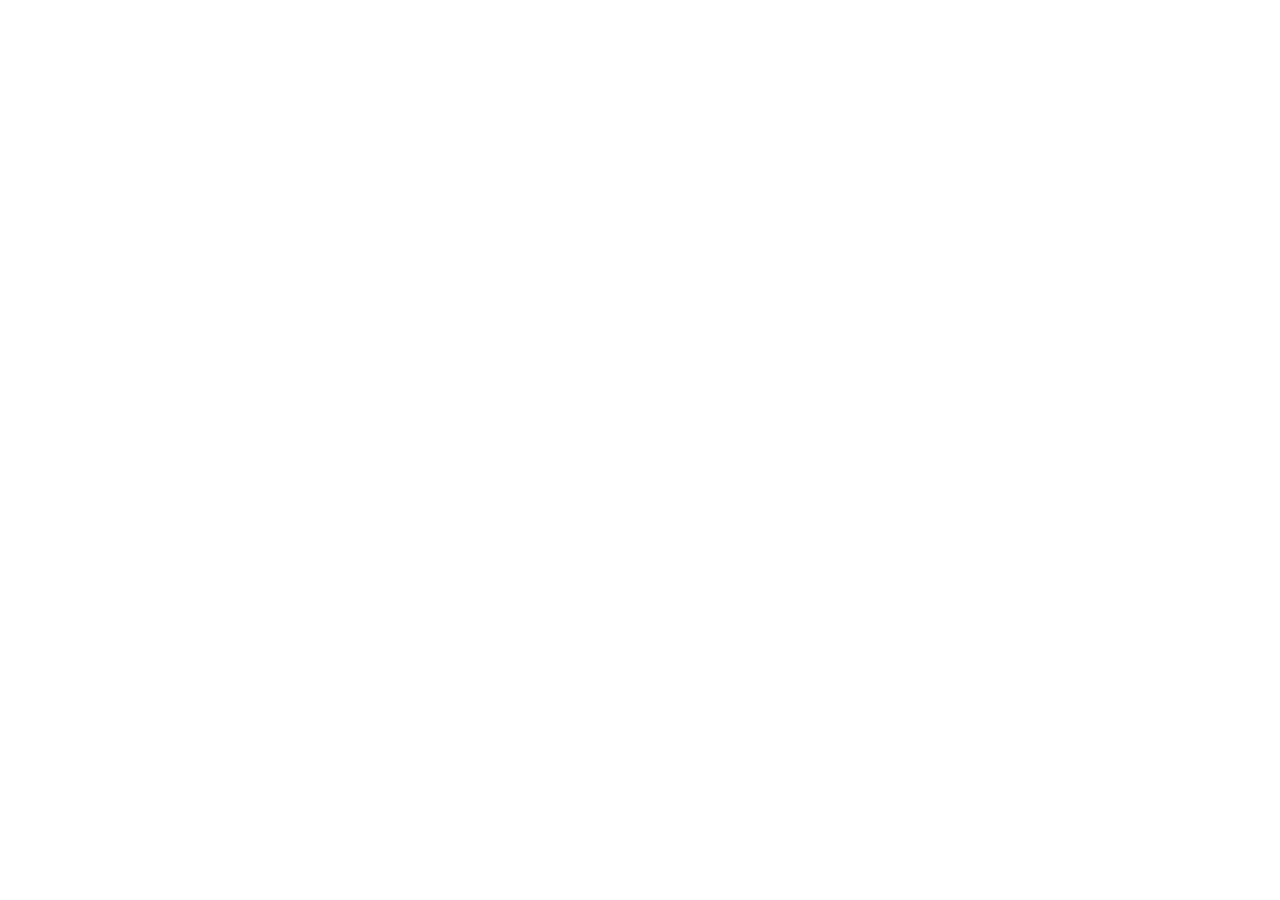
==== index.html @ 81e49edb "Redirect GitHub Pages to Repaint site" ====
<!doctype html>
<html lang="ko">
<head>
  <meta charset="utf-8" />
  <meta name="viewport" content="width=device-width, initial-scale=1" />
  <meta http-equiv="refresh" content="0; url=https://educator-guidebook.sites.repaint.com/" />
  <link rel="canonical" href="https://educator-guidebook.sites.repaint.com/" />
  <title>교육자용 가이드북으로 이동 중...</title>
  <script>
    const destination = new URL("https://educator-guidebook.sites.repaint.com/");
    destination.search = window.location.search;
    destination.hash = window.location.hash;
    window.location.replace(destination.toString());
  </script>
</head>
<body>
  <p>새 교육자용 가이드북으로 이동 중입니다. 자동으로 이동하지 않으면 <a href="https://educator-guidebook.sites.repaint.com/">여기를 눌러주세요</a>.</p>
</body>
</html>
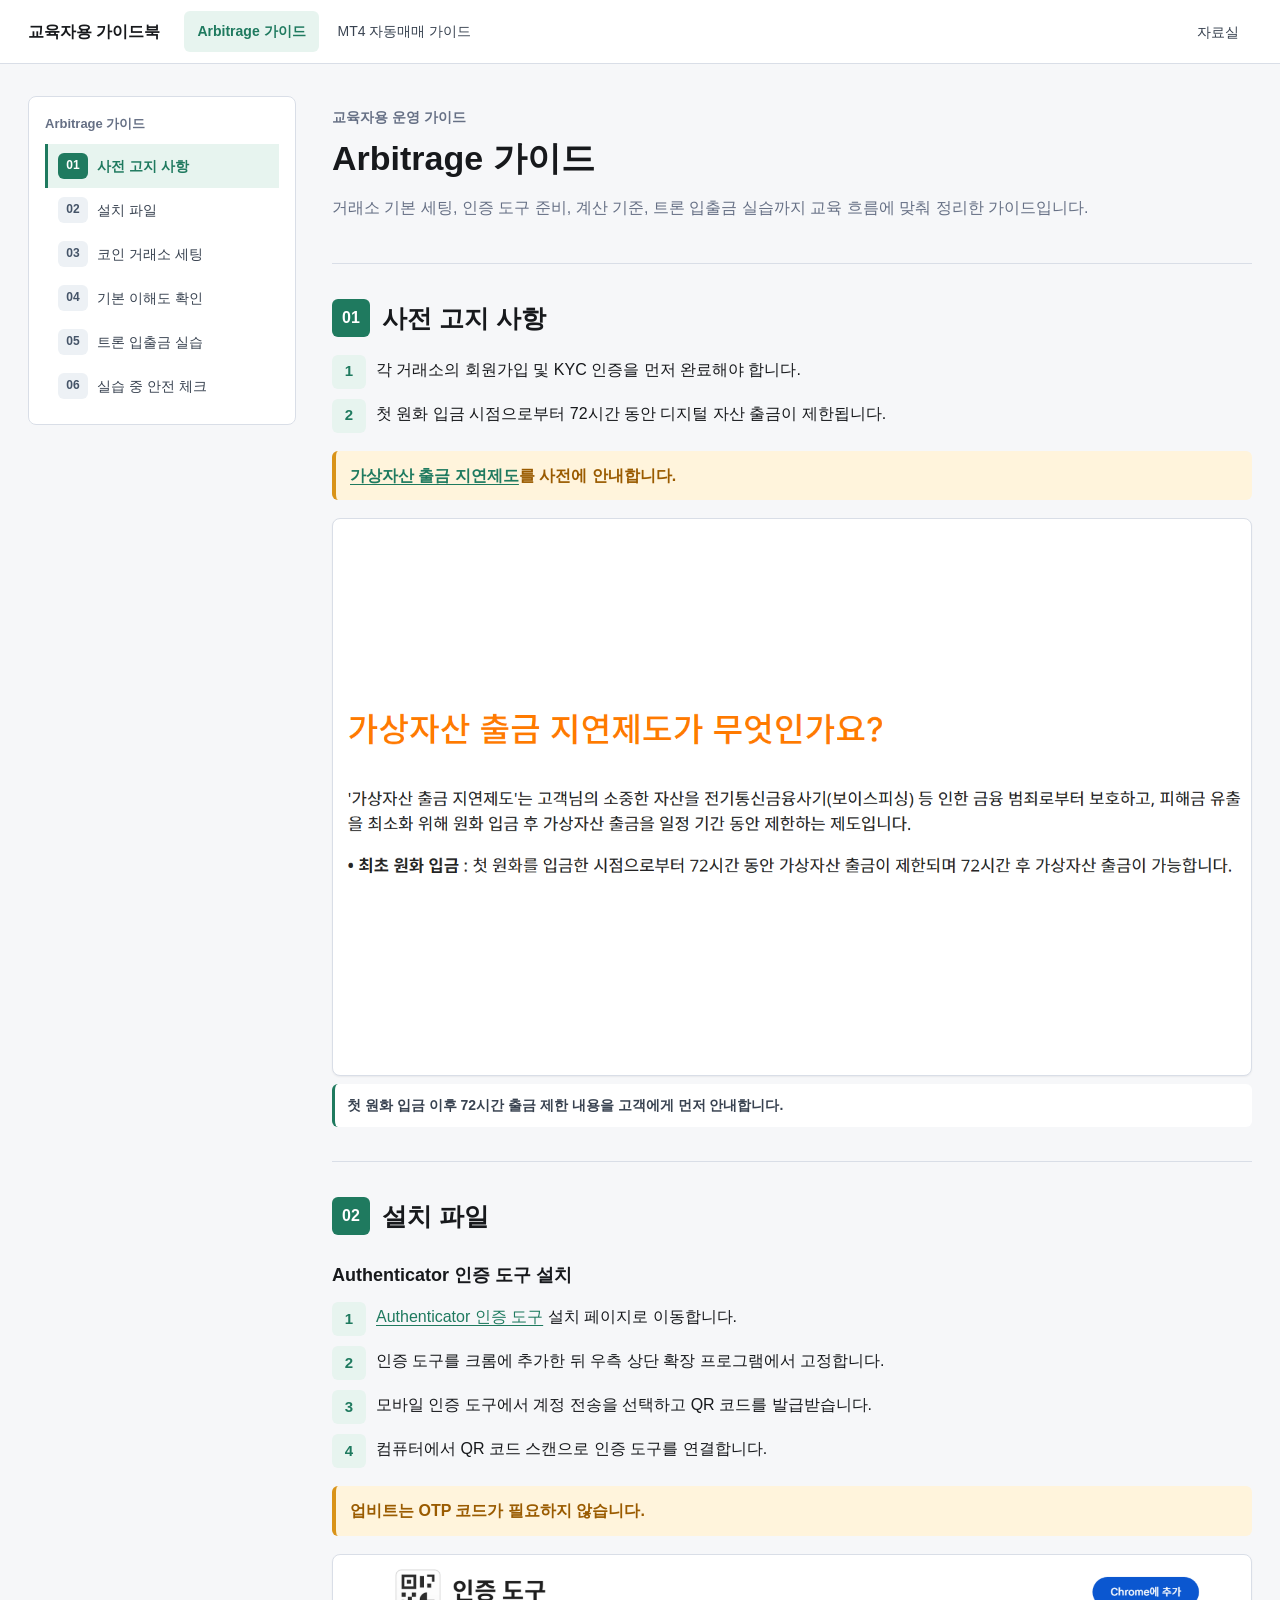
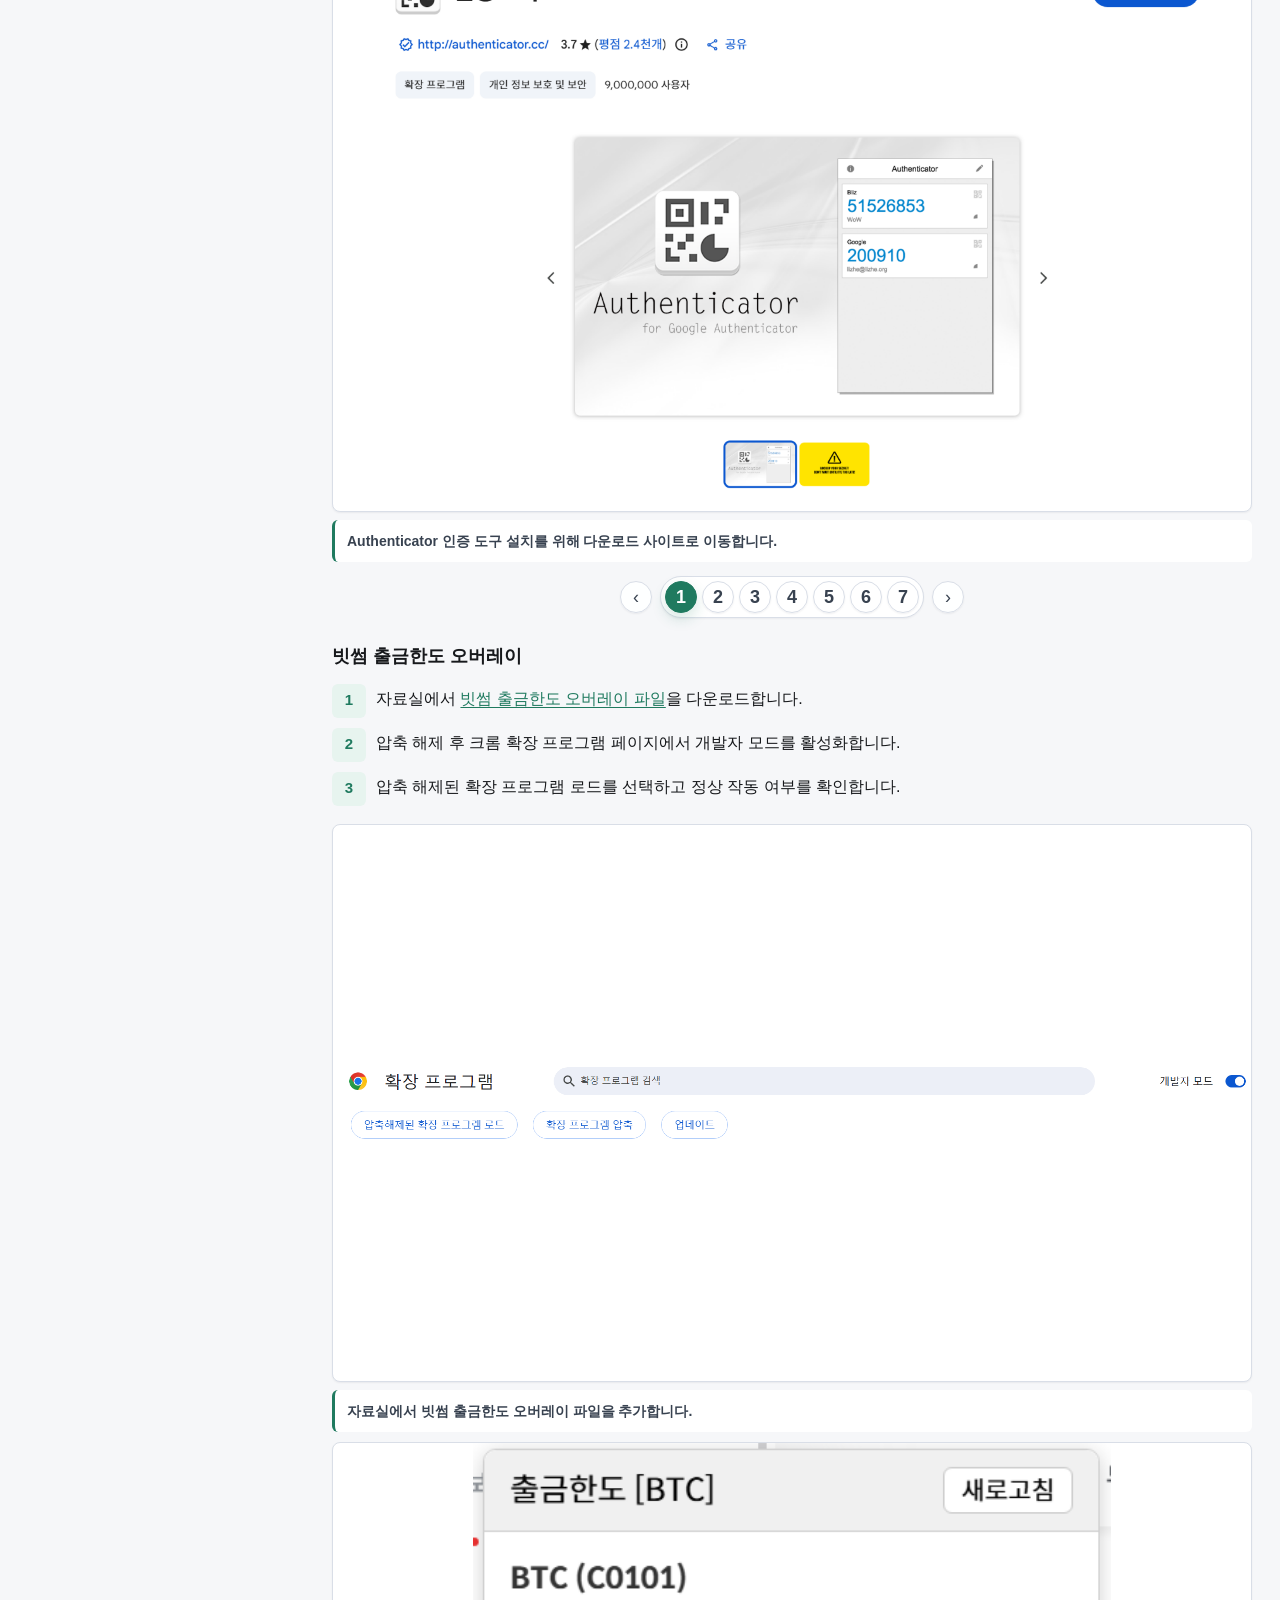
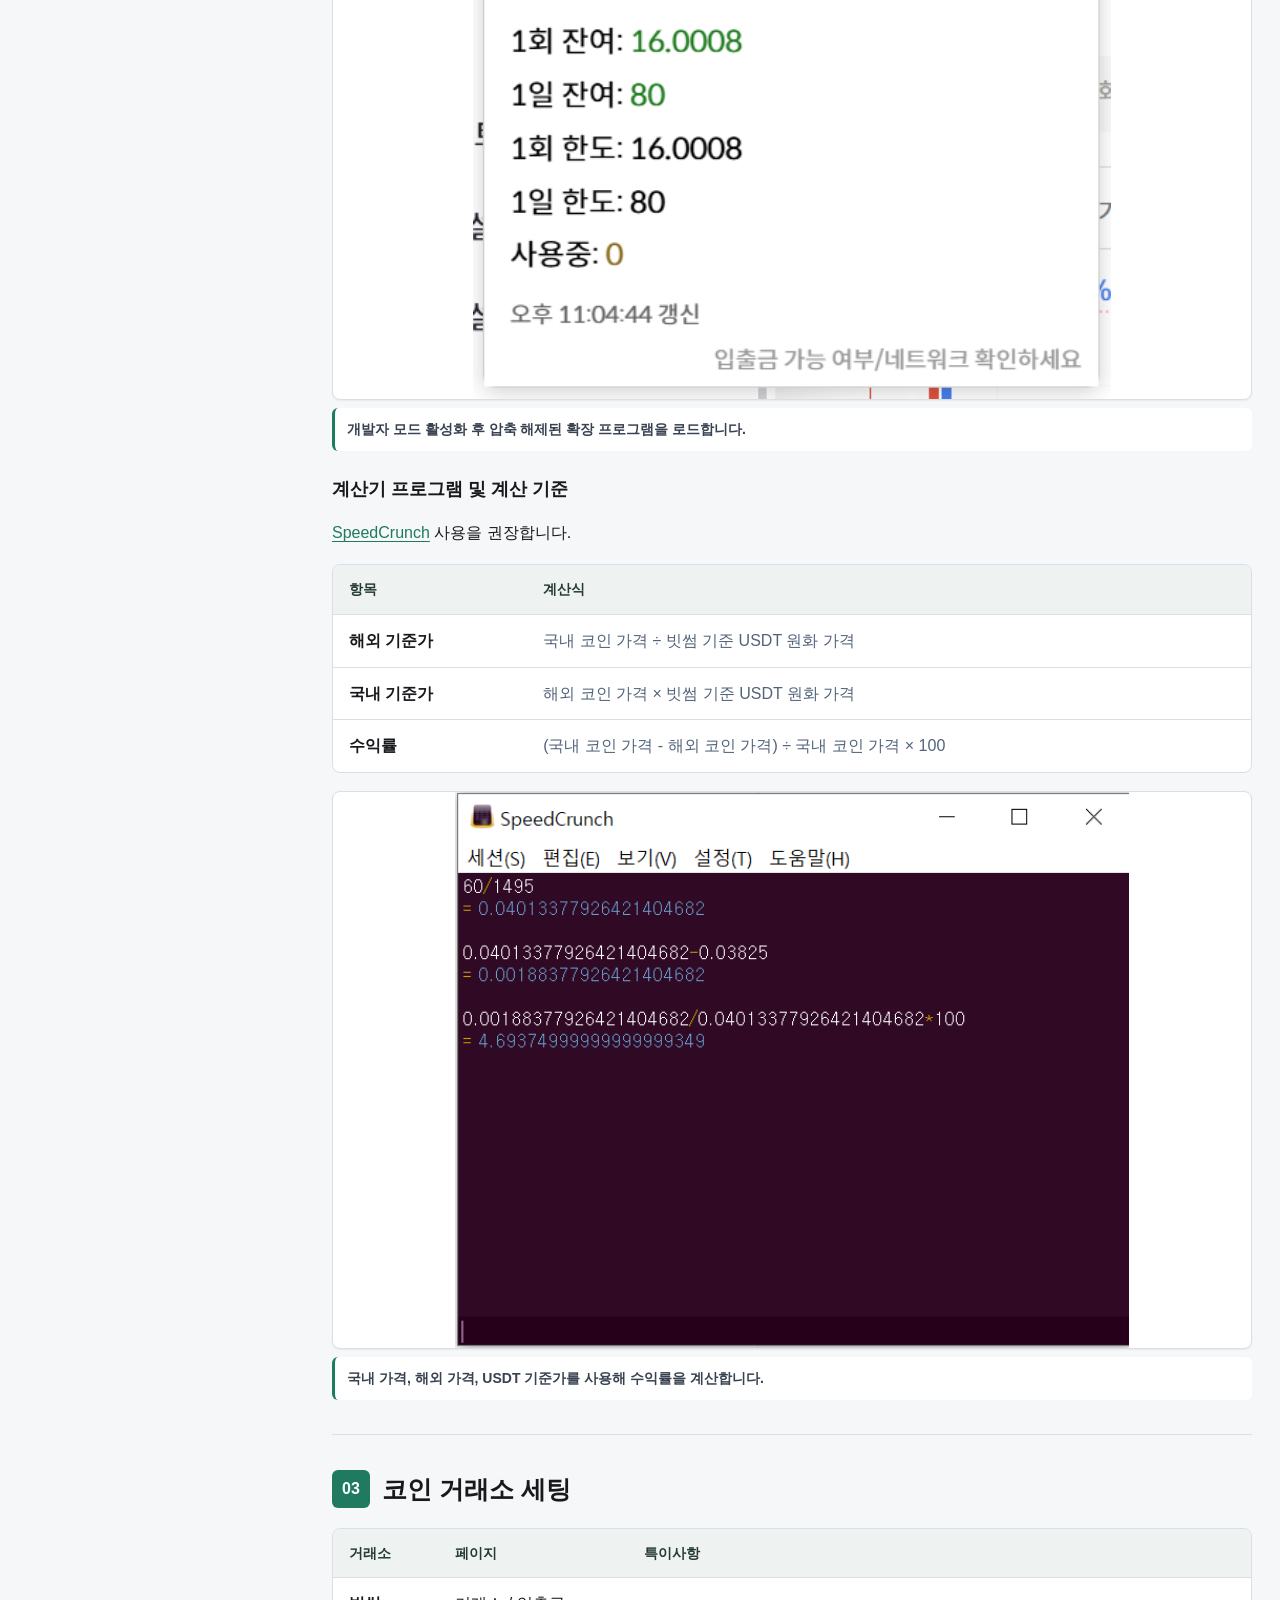
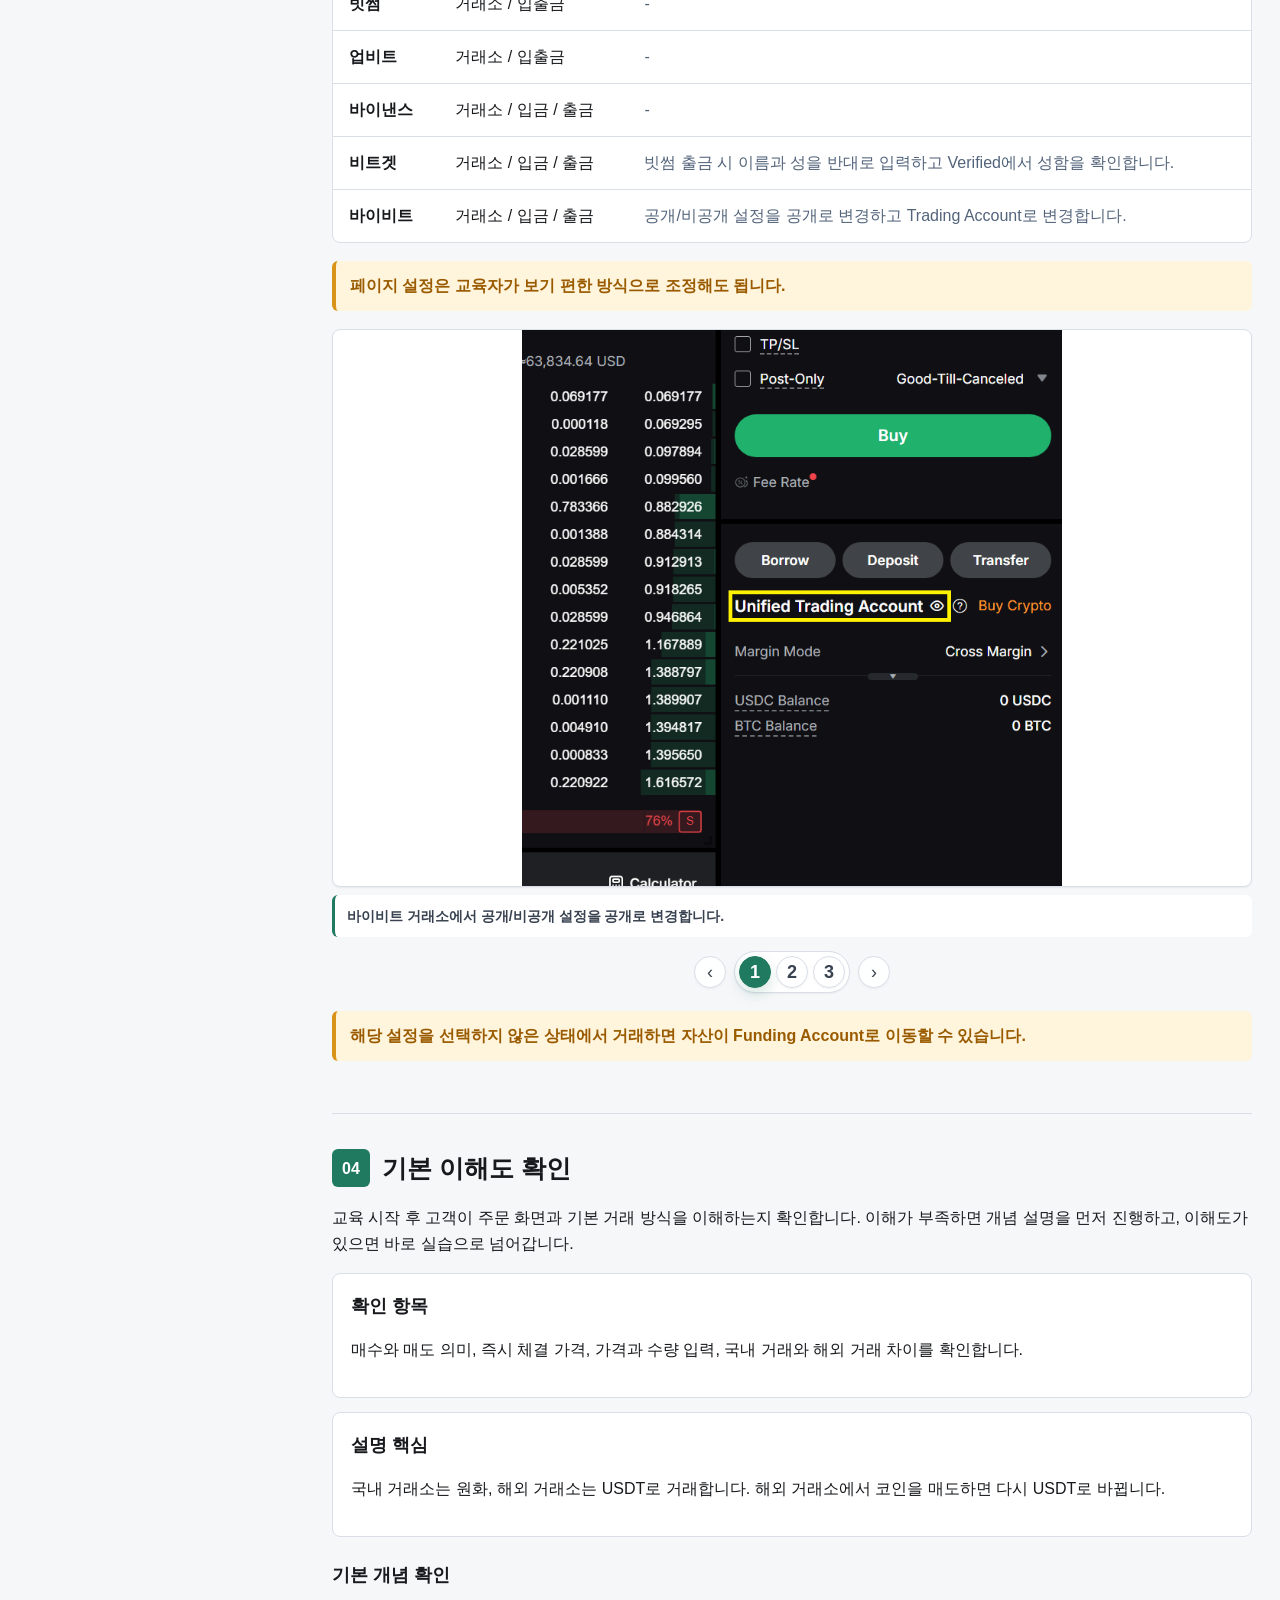
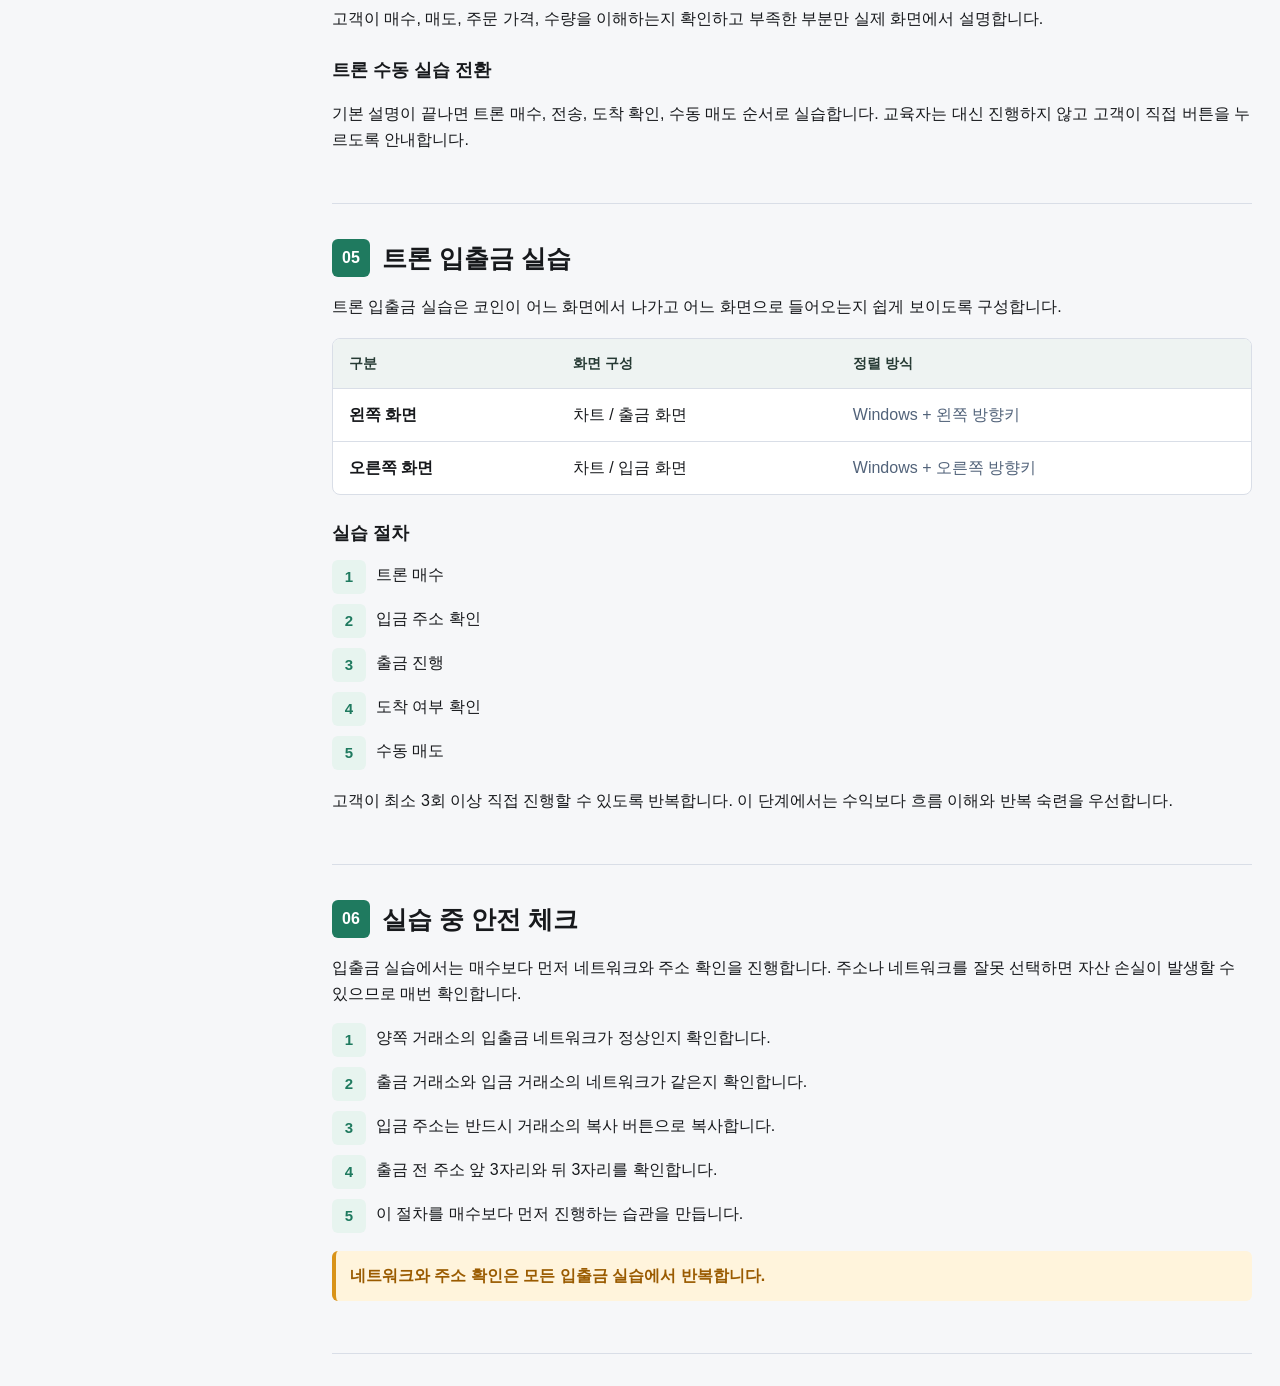
==== commit 064447ac: "Restore original GitHub Pages site" ====
--- a/index.html
+++ b/index.html
@@ -1,19 +1,456 @@
-<!doctype html>
+﻿<!doctype html>
 <html lang="ko">
 <head>
   <meta charset="utf-8" />
   <meta name="viewport" content="width=device-width, initial-scale=1" />
-  <meta http-equiv="refresh" content="0; url=https://educator-guidebook.sites.repaint.com/" />
-  <link rel="canonical" href="https://educator-guidebook.sites.repaint.com/" />
-  <title>교육자용 가이드북으로 이동 중...</title>
-  <script>
-    const destination = new URL("https://educator-guidebook.sites.repaint.com/");
-    destination.search = window.location.search;
-    destination.hash = window.location.hash;
-    window.location.replace(destination.toString());
-  </script>
+  <title>교육자용 가이드북</title>
+  <link rel="stylesheet" href="./styles.css" />
 </head>
 <body>
-  <p>새 교육자용 가이드북으로 이동 중입니다. 자동으로 이동하지 않으면 <a href="https://educator-guidebook.sites.repaint.com/">여기를 눌러주세요</a>.</p>
+  <header class="topbar">
+    <div class="brand">교육자용 가이드북</div>
+    <nav class="guide-tabs" aria-label="가이드 목록">
+      <a class="active" href="#guide-arbitrage" data-view-link="guide-arbitrage">Arbitrage 가이드</a>
+      <a href="#guide-mt4" data-view-link="guide-mt4">MT4 자동매매 가이드</a>
+    </nav>
+    <nav class="resource-nav" aria-label="자료실">
+      <a href="#resources" data-view-link="resources-view">자료실</a>
+    </nav>
+  </header>
+  <main class="layout">
+    <aside class="toc hidden" data-view-toc="guide-mt4" aria-label="문서 목차">
+      <div class="toc-group">
+        <div class="toc-title">MT4 자동매매 회원가입 및 계좌개설</div>
+        <a href="#signup"><span class="toc-number">01</span>회원가입</a>
+        <a href="#verify"><span class="toc-number">02</span>이메일 & 휴대폰 인증</a>
+        <a href="#kyc"><span class="toc-number">03</span>KYC 신원 인증</a>
+        <a href="#mt4-account"><span class="toc-number">04</span>MT4 거래 계좌 개설</a>
+        <a href="#deposit"><span class="toc-number">05</span>증거금 입금</a>
+      </div>
+      <div class="toc-group">
+        <div class="toc-title">MT4 자동매매 다운로드 및 실행</div>
+        <a href="#mt4-download"><span class="toc-number">01</span>MT4 다운로드</a>
+        <a href="#mt4-login"><span class="toc-number">02</span>MT4 거래계좌 로그인</a>
+      </div>
+    </aside>
+    <aside class="toc hidden" data-view-toc="resources-view" aria-label="자료실 목차">
+      <div class="toc-group">
+        <div class="toc-title">자료실</div>
+        <a href="#resource-links"><span class="toc-number">01</span>바로가기 링크</a>
+        <a href="#resource-downloads"><span class="toc-number">02</span>자료 다운로드</a>
+      </div>
+    </aside>
+    <aside class="toc" data-view-toc="guide-arbitrage" aria-label="Arbitrage 목차">
+      <div class="toc-group">
+        <div class="toc-title">Arbitrage 가이드</div>
+        <a href="#arbitrage-notice"><span class="toc-number">01</span>사전 고지 사항</a>
+        <a href="#arbitrage-tools"><span class="toc-number">02</span>설치 파일</a>
+        <a href="#arbitrage-exchanges"><span class="toc-number">03</span>코인 거래소 세팅</a>
+        <a href="#arbitrage-basics"><span class="toc-number">04</span>기본 이해도 확인</a>
+        <a href="#arbitrage-practice"><span class="toc-number">05</span>트론 입출금 실습</a>
+        <a href="#arbitrage-safety"><span class="toc-number">06</span>실습 중 안전 체크</a>
+      </div>
+    </aside>
+    <article id="guide-mt4" class="content guide-view hidden">
+      <section class="hero" id="guide-mt4-overview">
+        <p class="eyebrow">교육자용 운영 가이드</p>
+        <h1>MT4 자동매매 회원가입 및 계좌개설</h1>
+        <p>회원가입부터 이메일·휴대폰 인증, KYC 승인, MT4 라이브 계좌 개설, 증거금 입금까지 순서대로 안내합니다.</p>
+      </section>
+
+      <section id="signup" class="step-section">
+        <div class="section-head"><span>01</span><h2>회원가입</h2></div>
+        <ul class="action-list">
+          <li><span class="step-badge">1</span><p><a href="https://short.xlence.com/lq6" target="_blank" rel="noreferrer">Xlence Korea 사이트</a> 접속해주세요.</p></li>
+          <li><span class="step-badge">2</span><p><strong>정보 입력</strong> 후 성함, 전화번호, 이메일, 비밀번호를 입력하고 계좌 개설 버튼을 클릭합니다.</p></li>
+        </ul>
+        <p class="warning">성함은 신분증과 동일하게 입력해야 KYC 심사 통과가 가능합니다.</p>
+        <div class="figure-stack">
+          <figure>
+            <img src="./assets/image-05.jpeg" alt="회원가입 정보 입력 화면" />
+            <figcaption>회원가입 입력 칸에 이름, 전화번호, 비밀번호, 이메일을 입력해주시면 됩니다.</figcaption>
+          </figure>
+          <figure>
+            <img src="./assets/image-01.jpeg" alt="계좌개설 버튼 화면" />
+            <figcaption>약관을 체크 후「계좌개설」버튼을 눌러주세요.</figcaption>
+          </figure>
+        </div>
+      </section>
+
+      <section id="verify" class="step-section">
+        <div class="section-head"><span>02</span><h2>이메일 & 휴대폰 인증</h2></div>
+        <ul class="action-list">
+          <li><span class="step-badge">1</span><p>Xlence에서 온 메일의 인증 버튼을 클릭합니다.</p></li>
+          <li><span class="step-badge">2</span><p>모바일 인증 팝업에서 <strong>「요청 확인」</strong>을 클릭해 인증 문자를 전송받습니다.</p></li>
+          <li><span class="step-badge">3</span><p>전송받은 6자리 인증코드를 입력한 뒤 <strong>「확인」</strong>을 클릭합니다.</p></li>
+        </ul>
+        <div class="figure-stack">
+          <figure>
+            <img src="./assets/image-06.jpeg" alt="Gmail 받은편지함의 Xlence 메일" />
+            <figcaption>Gmail 받은편지함 — 빨간 박스의 Xlence 메일을 클릭해서 인증 버튼을 눌러주세요.</figcaption>
+          </figure>
+          <figure>
+            <img src="./assets/image-07.jpeg" alt="휴대폰 PIN 인증 팝업" />
+            <figcaption>휴대폰 PIN 인증 팝업창입니다.</figcaption>
+          </figure>
+          <figure>
+            <img src="./assets/image-08.jpeg" alt="모바일 인증번호 입력 화면" />
+            <figcaption>「요청 확인」클릭 후 받은 모바일 인증번호를 입력 → 「확인」</figcaption>
+          </figure>
+        </div>
+      </section>
+
+      <section id="kyc" class="step-section">
+        <div class="section-head"><span>03</span><h2>KYC 신원 인증</h2></div>
+        <ul class="action-list">
+          <li><span class="step-badge">1</span><p>좌측 메뉴에서 <strong>「프로필」 → 「프로필 정보」</strong>를 클릭합니다.</p></li>
+          <li><span class="step-badge">2</span><p><strong>영문 성함, 한글 성함, 생년월일, 성별</strong>을 신분증과 동일하게 입력합니다.</p></li>
+          <li><span class="step-badge">3</span><p>주소 세부 정보 입력 시 <a href="https://juso24.com/english?keyword=" target="_blank" rel="noreferrer"><strong>주소 영문 변환</strong></a> 후 해당 칸에 입력합니다.</p></li>
+          <li><span class="step-badge">4</span><p>재무 프로필을 입력합니다. <strong>사진 참고 - 주석 : 본인주민번호 입력.</strong></p></li>
+          <li><span class="step-badge">5</span><p>거래 경험을 입력합니다. <strong>사진 참고</strong></p></li>
+          <li><span class="step-badge">6</span><p>프로필 문서에서 <strong>신분증 사진 업로드</strong> 후 Approved 상태가 될 때까지 대기합니다.</p></li>
+        </ul>
+        <table class="address-table">
+          <thead>
+            <tr>
+              <th>Xlence 주소 세부 정보</th>
+              <th>영문 주소 변환</th>
+            </tr>
+          </thead>
+          <tbody>
+            <tr><td>주소 입력란 1</td><td>Street Address</td></tr>
+            <tr><td>주소 입력란 2</td><td>상세 주소</td></tr>
+            <tr><td>시/도</td><td>City</td></tr>
+            <tr><td>우편번호</td><td>Zip/Postal Code</td></tr>
+            <tr><td>도시/마을</td><td>State/Province/Region</td></tr>
+          </tbody>
+        </table>
+        <p class="warning">신분증 사진이 흐리거나 빛 반사가 있으면 거절될 수 있습니다. 승인 이후 다음 단계를 진행합니다.</p>
+        <div class="figure-stack compact">
+          <figure>
+            <img src="./assets/image-09.jpeg" alt="프로필 정보 입력 화면" />
+            <figcaption>프로필 정보 입력 화면입니다.</figcaption>
+          </figure>
+          <figure>
+            <img src="./assets/image-11.png" alt="재무 프로필 입력 화면" />
+            <figcaption>재무 프로필 입력이며 동일하게 선택하셔야 합니다.</figcaption>
+          </figure>
+          <figure>
+            <img src="./assets/image-12.png" alt="거래 정보 입력 화면" />
+            <figcaption>거래 정보 입력이면 동일하게 선택하셔야 합니다.</figcaption>
+          </figure>
+        </div>
+      </section>
+
+      <section id="mt4-account" class="step-section">
+        <div class="section-head"><span>04</span><h2>MT4 거래 계좌 개설</h2></div>
+        <ul class="action-list">
+          <li><span class="step-badge">1</span><p>좌측 메뉴에서 <strong>「계정」</strong>을 클릭한 뒤 <strong>「+ 계정 추가」 → 「라이브 거래 계좌」 선택</strong>을 진행합니다.</p></li>
+          <li><span class="step-badge">2</span><p>계정 유형에서 <strong>MT4 ‘Xlence Essential’</strong>을 선택합니다.</p></li>
+          <li><span class="step-badge">3</span><p>통화 USD, 레버리지 1:1000, 비밀번호를 설정한 뒤 <strong>「계좌 만들기」</strong>를 클릭합니다.</p></li>
+          <li><span class="step-badge">4</span><p>생성된 <strong>계좌번호 · 서버명 · 비밀번호</strong>를 저장합니다.</p></li>
+        </ul>
+        <p class="warning">MT5가 아닌 MT4를 선택해야 합니다.</p>
+        <div class="figure-stack">
+          <figure>
+            <img src="./assets/image-02.jpeg" alt="MT4 계좌 개설 화면" />
+            <figcaption>계좌 개설 화면이며 MT5 계좌를 만들면 EA가 적용되지 않습니다. 반드시 MT4 선택하셔야 합니다.</figcaption>
+          </figure>
+        </div>
+      </section>
+
+      <section id="deposit" class="step-section">
+        <div class="section-head"><span>05</span><h2>증거금 입금</h2></div>
+        <ul class="action-list">
+          <li><span class="step-badge">1</span><p>포털의 <strong>「계정」</strong> 메뉴에서 생성한 계좌의 <strong>「입금하기」</strong> 버튼을 클릭합니다.</p></li>
+          <li><span class="step-badge">2</span><p>입금 방식을 선택하고 금액을 입력합니다.</p></li>
+          <li><span class="step-badge">3</span><p>완료 후 계좌 잔액이 <strong>반영됐는지 확인</strong>합니다.</p></li>
+        </ul>
+        <div class="figure-stack">
+          <figure>
+            <img src="./assets/image-03.jpeg" alt="입금하기 버튼 및 입금 방식 선택 화면" />
+            <figcaption>계좌 화면 — 「입금하기」 버튼을 클릭해 입금 방식 선택 후 입금합니다.</figcaption>
+          </figure>
+          <figure>
+            <img src="./assets/image-04.jpeg" alt="입금 완료 화면" />
+            <figcaption>입금 완료 화면 — 여기까지 완료되면 Xlence 계정 생성이 모두 끝납니다.</figcaption>
+          </figure>
+        </div>
+      </section>
+
+      <section class="hero document-hero" id="guide-mt4-download">
+        <p class="eyebrow">MT4 자동매매 가이드</p>
+        <h1>MT4 자동매매 다운로드 및 실행</h1>
+        <p>MT4 프로그램을 다운로드하고 설치한 뒤, 발급받은 거래 계좌로 로그인하는 절차입니다.</p>
+      </section>
+
+      <section id="mt4-download" class="step-section">
+        <div class="section-head"><span>01</span><h2>MT4 다운로드</h2></div>
+        <ul class="action-list">
+          <li><span class="step-badge">1</span><p><a href="https://www.xlence.com/en/platforms/metatrader-4/metatrader-4-windows/" target="_blank" rel="noreferrer"><strong>「Windows용 MT4」</strong></a>로 이동하여 다운로드 후 설치합니다.</p></li>
+          <li><span class="step-badge">2</span><p>설치 과정은 기본값으로 설정하셔도 무관하며 설치 완료 후 MT4를 실행합니다.</p></li>
+        </ul>
+        <div class="figure-stack">
+          <figure>
+            <img src="./assets/mt4-download-01.png" alt="MT4 Windows 다운로드 화면" />
+            <figcaption>Download MT4 for Windows 버튼을 눌러 다운로드를 진행해주세요.</figcaption>
+          </figure>
+        </div>
+      </section>
+
+      <section id="mt4-login" class="step-section">
+        <div class="section-head"><span>02</span><h2>MT4 거래계좌 로그인</h2></div>
+        <ul class="action-list">
+          <li><span class="step-badge">1</span><p>초기 설치 파일 다운로드가 완료되면 다음을 눌러주세요.</p></li>
+          <li><span class="step-badge">2</span><p>현재 거래 계좌를 선택한 후 로그인과 비밀번호를 입력해주세요.</p></li>
+        </ul>
+        <p class="warning">로그인은 발급한 계좌번호이며 비밀번호는 계좌개설하며 지정한 비밀번호입니다.<br>MT4는 계좌번호와 비밀번호로 로그인하므로 혼동에 주의해주세요.</p>
+        <div class="figure-stack">
+          <figure>
+            <img src="./assets/mt4-download-02.png" alt="MT4 거래계좌 로그인 화면" />
+            <figcaption>현재 거래 계좌를 선택하고 계좌번호와 비밀번호를 입력해 로그인합니다.</figcaption>
+          </figure>
+        </div>
+      </section>
+
+    </article>
+    <article id="guide-arbitrage" class="content guide-view active">
+      <section class="hero">
+        <p class="eyebrow">교육자용 운영 가이드</p>
+        <h1>Arbitrage 가이드</h1>
+        <p>거래소 기본 세팅, 인증 도구 준비, 계산 기준, 트론 입출금 실습까지 교육 흐름에 맞춰 정리한 가이드입니다.</p>
+      </section>
+
+      <section id="arbitrage-notice" class="step-section">
+        <div class="section-head"><span>01</span><h2>사전 고지 사항</h2></div>
+        <ul class="action-list">
+          <li><span class="step-badge">1</span><p>각 거래소의 회원가입 및 KYC 인증을 먼저 완료해야 합니다.</p></li>
+          <li><span class="step-badge">2</span><p>첫 원화 입금 시점으로부터 72시간 동안 디지털 자산 출금이 제한됩니다.</p></li>
+        </ul>
+        <p class="warning"><a href="https://support.bithumb.com/hc/ko/articles/51036416906265-%EA%B0%80%EC%83%81%EC%9E%90%EC%82%B0-%EC%B6%9C%EA%B8%88-%EC%A7%80%EC%97%B0%EC%A0%9C%EB%8F%84%EA%B0%80-%EB%AC%B4%EC%97%87%EC%9D%B8%EA%B0%80%EC%9A%94" target="_blank" rel="noreferrer">가상자산 출금 지연제도</a>를 사전에 안내합니다.</p>
+        <div class="figure-stack">
+          <figure>
+            <img src="./assets/arbitrage-01.png" alt="가상자산 출금 지연제도 안내 화면" />
+            <figcaption>첫 원화 입금 이후 72시간 출금 제한 내용을 고객에게 먼저 안내합니다.</figcaption>
+          </figure>
+        </div>
+      </section>
+
+      <section id="arbitrage-tools" class="step-section">
+        <div class="section-head"><span>02</span><h2>설치 파일</h2></div>
+        <h3 class="subhead">Authenticator 인증 도구 설치</h3>
+        <ul class="action-list">
+          <li><span class="step-badge">1</span><p><a href="https://chromewebstore.google.com/detail/authenticator/bhghoamapcdpbohphigoooaddinpkbai?hl=ko" target="_blank" rel="noreferrer">Authenticator 인증 도구</a> 설치 페이지로 이동합니다.</p></li>
+          <li><span class="step-badge">2</span><p>인증 도구를 크롬에 추가한 뒤 우측 상단 확장 프로그램에서 고정합니다.</p></li>
+          <li><span class="step-badge">3</span><p>모바일 인증 도구에서 계정 전송을 선택하고 QR 코드를 발급받습니다.</p></li>
+          <li><span class="step-badge">4</span><p>컴퓨터에서 QR 코드 스캔으로 인증 도구를 연결합니다.</p></li>
+        </ul>
+        <p class="warning">업비트는 OTP 코드가 필요하지 않습니다.</p>
+        <div class="carousel" data-carousel>
+          <div class="carousel-stage">
+            <figure class="carousel-slide active">
+              <img src="./assets/arbitrage-02.png" alt="Authenticator 설치 이동 화면" />
+              <figcaption>Authenticator 인증 도구 설치를 위해 다운로드 사이트로 이동합니다.</figcaption>
+            </figure>
+            <figure class="carousel-slide">
+              <img src="./assets/arbitrage-03.png" alt="Authenticator 추가 화면" />
+              <figcaption>Authenticator 인증 도구를 추가합니다.</figcaption>
+            </figure>
+            <figure class="carousel-slide">
+              <img src="./assets/arbitrage-04.png" alt="Authenticator 추가 확인 화면" />
+              <figcaption>Authenticator 인증 도구 추가를 확인합니다.</figcaption>
+            </figure>
+            <figure class="carousel-slide">
+              <img src="./assets/arbitrage-05.png" alt="확장 프로그램 고정 화면" />
+              <figcaption>크롬 우측 상단 확장 프로그램에서 Authenticator를 고정합니다.</figcaption>
+            </figure>
+            <figure class="carousel-slide">
+              <img src="./assets/arbitrage-06.jpeg" alt="모바일 인증 도구 계정 전송 화면" />
+              <figcaption>모바일 인증 도구에서 계정 전송 메뉴로 이동합니다.</figcaption>
+            </figure>
+            <figure class="carousel-slide">
+              <img src="./assets/arbitrage-07.png" alt="계정 내보내기 QR 코드 화면" />
+              <figcaption>계정 내보내기에서 QR 코드를 발급받습니다.</figcaption>
+            </figure>
+            <figure class="carousel-slide">
+              <img src="./assets/arbitrage-08.png" alt="QR 코드 스캔 화면" />
+              <figcaption>캡처한 QR 코드를 인증 도구에서 스캔합니다.</figcaption>
+            </figure>
+          </div>
+          <div class="carousel-controls">
+            <button type="button" data-carousel-prev aria-label="이전 사진">‹</button>
+            <div class="carousel-dots" aria-label="사진 위치"></div>
+            <button type="button" data-carousel-next aria-label="다음 사진">›</button>
+          </div>
+        </div>
+
+        <h3 class="subhead">빗썸 출금한도 오버레이</h3>
+        <ul class="action-list">
+          <li><span class="step-badge">1</span><p>자료실에서 <a href="./assets/bithumb-withdrawal-limit-overlay.zip" download>빗썸 출금한도 오버레이 파일</a>을 다운로드합니다.</p></li>
+          <li><span class="step-badge">2</span><p>압축 해제 후 크롬 확장 프로그램 페이지에서 개발자 모드를 활성화합니다.</p></li>
+          <li><span class="step-badge">3</span><p>압축 해제된 확장 프로그램 로드를 선택하고 정상 작동 여부를 확인합니다.</p></li>
+        </ul>
+        <div class="figure-stack compact">
+          <figure><img src="./assets/arbitrage-09.png" alt="빗썸 출금한도 오버레이 자료실 안내" /><figcaption>자료실에서 빗썸 출금한도 오버레이 파일을 추가합니다.</figcaption></figure>
+          <figure><img src="./assets/arbitrage-10.png" alt="크롬 확장 프로그램 개발자 모드 화면" /><figcaption>개발자 모드 활성화 후 압축 해제된 확장 프로그램을 로드합니다.</figcaption></figure>
+        </div>
+
+        <h3 class="subhead">계산기 프로그램 및 계산 기준</h3>
+        <p><a href="https://heldercorreia.bitbucket.io/speedcrunch/" target="_blank" rel="noreferrer">SpeedCrunch</a> 사용을 권장합니다.</p>
+        <table class="address-table">
+          <thead><tr><th>항목</th><th>계산식</th></tr></thead>
+          <tbody>
+            <tr><td>해외 기준가</td><td>국내 코인 가격 ÷ 빗썸 기준 USDT 원화 가격</td></tr>
+            <tr><td>국내 기준가</td><td>해외 코인 가격 × 빗썸 기준 USDT 원화 가격</td></tr>
+            <tr><td>수익률</td><td>(국내 코인 가격 - 해외 코인 가격) ÷ 국내 코인 가격 × 100</td></tr>
+          </tbody>
+        </table>
+        <div class="figure-stack">
+          <figure><img src="./assets/arbitrage-11.png" alt="수익률 계산 예시 화면" /><figcaption>국내 가격, 해외 가격, USDT 기준가를 사용해 수익률을 계산합니다.</figcaption></figure>
+        </div>
+      </section>
+
+      <section id="arbitrage-exchanges" class="step-section">
+        <div class="section-head"><span>03</span><h2>코인 거래소 세팅</h2></div>
+        <table class="address-table">
+          <thead><tr><th>거래소</th><th>페이지</th><th>특이사항</th></tr></thead>
+          <tbody>
+            <tr><td>빗썸</td><td>거래소 / 입출금</td><td>-</td></tr>
+            <tr><td>업비트</td><td>거래소 / 입출금</td><td>-</td></tr>
+            <tr><td>바이낸스</td><td>거래소 / 입금 / 출금</td><td>-</td></tr>
+            <tr><td>비트겟</td><td>거래소 / 입금 / 출금</td><td>빗썸 출금 시 이름과 성을 반대로 입력하고 Verified에서 성함을 확인합니다.</td></tr>
+            <tr><td>바이비트</td><td>거래소 / 입금 / 출금</td><td>공개/비공개 설정을 공개로 변경하고 Trading Account로 변경합니다.</td></tr>
+          </tbody>
+        </table>
+        <p class="warning">페이지 설정은 교육자가 보기 편한 방식으로 조정해도 됩니다.</p>
+        <div class="carousel" data-carousel>
+          <div class="carousel-stage">
+            <figure class="carousel-slide active">
+              <img src="./assets/arbitrage-12.png" alt="바이비트 공개 설정 화면" />
+              <figcaption>바이비트 거래소에서 공개/비공개 설정을 공개로 변경합니다.</figcaption>
+            </figure>
+            <figure class="carousel-slide">
+              <img src="./assets/arbitrage-13.png" alt="Preference Settings 화면" />
+              <figcaption>우측 상단 프로필에서 Preference Settings로 이동합니다.</figcaption>
+            </figure>
+            <figure class="carousel-slide">
+              <img src="./assets/arbitrage-14.png" alt="Auto Transfer Deposits 설정 화면" />
+              <figcaption>Deposit 항목에서 Auto Transfer Deposits To Unified Trading Account를 선택합니다.</figcaption>
+            </figure>
+          </div>
+          <div class="carousel-controls">
+            <button type="button" data-carousel-prev aria-label="이전 사진">‹</button>
+            <div class="carousel-dots" aria-label="사진 위치"></div>
+            <button type="button" data-carousel-next aria-label="다음 사진">›</button>
+          </div>
+        </div>
+        <p class="warning">해당 설정을 선택하지 않은 상태에서 거래하면 자산이 Funding Account로 이동할 수 있습니다.</p>
+      </section>
+
+      <section id="arbitrage-basics" class="step-section">
+        <div class="section-head"><span>04</span><h2>기본 이해도 확인</h2></div>
+        <p>교육 시작 후 고객이 주문 화면과 기본 거래 방식을 이해하는지 확인합니다. 이해가 부족하면 개념 설명을 먼저 진행하고, 이해도가 있으면 바로 실습으로 넘어갑니다.</p>
+        <div class="resource-board">
+          <article class="resource-card">
+            <h3>확인 항목</h3>
+            <p>매수와 매도 의미, 즉시 체결 가격, 가격과 수량 입력, 국내 거래와 해외 거래 차이를 확인합니다.</p>
+          </article>
+          <article class="resource-card">
+            <h3>설명 핵심</h3>
+            <p>국내 거래소는 원화, 해외 거래소는 USDT로 거래합니다. 해외 거래소에서 코인을 매도하면 다시 USDT로 바뀝니다.</p>
+          </article>
+        </div>
+        <h3 class="subhead">기본 개념 확인</h3>
+        <p>고객이 매수, 매도, 주문 가격, 수량을 이해하는지 확인하고 부족한 부분만 실제 화면에서 설명합니다.</p>
+        <h3 class="subhead">트론 수동 실습 전환</h3>
+        <p>기본 설명이 끝나면 트론 매수, 전송, 도착 확인, 수동 매도 순서로 실습합니다. 교육자는 대신 진행하지 않고 고객이 직접 버튼을 누르도록 안내합니다.</p>
+      </section>
+
+      <section id="arbitrage-practice" class="step-section">
+        <div class="section-head"><span>05</span><h2>트론 입출금 실습</h2></div>
+        <p>트론 입출금 실습은 코인이 어느 화면에서 나가고 어느 화면으로 들어오는지 쉽게 보이도록 구성합니다.</p>
+        <table class="address-table">
+          <thead><tr><th>구분</th><th>화면 구성</th><th>정렬 방식</th></tr></thead>
+          <tbody>
+            <tr><td>왼쪽 화면</td><td>차트 / 출금 화면</td><td>Windows + 왼쪽 방향키</td></tr>
+            <tr><td>오른쪽 화면</td><td>차트 / 입금 화면</td><td>Windows + 오른쪽 방향키</td></tr>
+          </tbody>
+        </table>
+        <h3 class="subhead">실습 절차</h3>
+        <ul class="action-list">
+          <li><span class="step-badge">1</span><p>트론 매수</p></li>
+          <li><span class="step-badge">2</span><p>입금 주소 확인</p></li>
+          <li><span class="step-badge">3</span><p>출금 진행</p></li>
+          <li><span class="step-badge">4</span><p>도착 여부 확인</p></li>
+          <li><span class="step-badge">5</span><p>수동 매도</p></li>
+        </ul>
+        <p>고객이 최소 3회 이상 직접 진행할 수 있도록 반복합니다. 이 단계에서는 수익보다 흐름 이해와 반복 숙련을 우선합니다.</p>
+      </section>
+
+      <section id="arbitrage-safety" class="step-section">
+        <div class="section-head"><span>06</span><h2>실습 중 안전 체크</h2></div>
+        <p>입출금 실습에서는 매수보다 먼저 네트워크와 주소 확인을 진행합니다. 주소나 네트워크를 잘못 선택하면 자산 손실이 발생할 수 있으므로 매번 확인합니다.</p>
+        <ul class="action-list">
+          <li><span class="step-badge">1</span><p>양쪽 거래소의 입출금 네트워크가 정상인지 확인합니다.</p></li>
+          <li><span class="step-badge">2</span><p>출금 거래소와 입금 거래소의 네트워크가 같은지 확인합니다.</p></li>
+          <li><span class="step-badge">3</span><p>입금 주소는 반드시 거래소의 복사 버튼으로 복사합니다.</p></li>
+          <li><span class="step-badge">4</span><p>출금 전 주소 앞 3자리와 뒤 3자리를 확인합니다.</p></li>
+          <li><span class="step-badge">5</span><p>이 절차를 매수보다 먼저 진행하는 습관을 만듭니다.</p></li>
+        </ul>
+        <p class="warning">네트워크와 주소 확인은 모든 입출금 실습에서 반복합니다.</p>
+      </section>
+    </article>
+    <article id="resources-view" class="content guide-view hidden">
+      <section id="resources" class="hero">
+        <p class="eyebrow">교육자용 가이드북</p>
+        <h1>자료실</h1>
+        <p>가이드에서 사용하는 링크, 설치 파일, 자동매매 프로그램을 한곳에 모아둡니다.</p>
+      </section>
+
+      <section id="resource-links" class="resource-section">
+        <div class="section-head"><span>01</span><h2>바로가기 링크</h2></div>
+        <div class="resource-board">
+          <article class="resource-card">
+            <a href="https://short.xlence.com/lq6" target="_blank" rel="noreferrer">
+              <strong>Xlence Korea 사이트</strong>
+              <span>회원가입 및 계좌개설 접속 링크</span>
+            </a>
+            <a href="https://juso24.com/english?keyword=" target="_blank" rel="noreferrer">
+              <strong>주소 영문 변환</strong>
+              <span>KYC 주소 입력용 영문 주소 변환 링크</span>
+            </a>
+            <a href="https://www.xlence.com/en/platforms/metatrader-4/metatrader-4-windows/" target="_blank" rel="noreferrer">
+              <strong>MT4 Windows 다운로드</strong>
+              <span>MT4 설치 파일 다운로드 페이지</span>
+            </a>
+            <a href="https://support.bithumb.com/hc/ko/articles/51036416906265-%EA%B0%80%EC%83%81%EC%9E%90%EC%82%B0-%EC%B6%9C%EA%B8%88-%EC%A7%80%EC%97%B0%EC%A0%9C%EB%8F%84%EA%B0%80-%EB%AC%B4%EC%97%87%EC%9D%B8%EA%B0%80%EC%9A%94" target="_blank" rel="noreferrer">
+              <strong>가상자산 출금 지연제도</strong>
+              <span>첫 원화 입금 후 72시간 출금 제한 안내</span>
+            </a>
+            <a href="https://chromewebstore.google.com/detail/authenticator/bhghoamapcdpbohphigoooaddinpkbai?hl=ko" target="_blank" rel="noreferrer">
+              <strong>Authenticator 인증 도구</strong>
+              <span>크롬 인증 도구 설치 페이지</span>
+            </a>
+            <a href="https://heldercorreia.bitbucket.io/speedcrunch/" target="_blank" rel="noreferrer">
+              <strong>SpeedCrunch 계산기</strong>
+              <span>Arbitrage 계산용 권장 계산기 프로그램</span>
+            </a>
+          </article>
+        </div>
+      </section>
+      <section id="resource-downloads" class="resource-section">
+        <div class="section-head"><span>02</span><h2>자료 다운로드</h2></div>
+        <div class="resource-board">
+          <article class="resource-card">
+            <a href="./assets/bithumb-withdrawal-limit-overlay.zip" download>
+              <strong>빗썸 출금한도 오버레이 파일</strong>
+              <span>크롬 확장 프로그램에 추가할 오버레이 ZIP 파일</span>
+            </a>
+          </article>
+        </div>
+      </section>
+    </article>
+  </main>
+  <script src="./script.js"></script>
 </body>
 </html>
--- a/styles.css
+++ b/styles.css
@@ -0,0 +1,563 @@
+:root {
+  --bg: #f6f7f9;
+  --panel: #fff;
+  --ink: #17191c;
+  --muted: #667085;
+  --line: #d9dee7;
+  --accent: #1f7a5f;
+  --accent-soft: #e7f4ef;
+  --warn: #9a5b00;
+  --warn-bg: #fff4dc;
+}
+
+* {
+  box-sizing: border-box;
+}
+
+html {
+  scroll-behavior: smooth;
+}
+
+body {
+  margin: 0;
+  background: var(--bg);
+  color: var(--ink);
+  font-family: Arial, "Noto Sans KR", sans-serif;
+  line-height: 1.62;
+}
+
+a {
+  color: var(--accent);
+  text-underline-offset: 3px;
+}
+
+.topbar {
+  position: sticky;
+  top: 0;
+  z-index: 20;
+  display: flex;
+  align-items: center;
+  gap: 24px;
+  min-height: 64px;
+  padding: 0 28px;
+  border-bottom: 1px solid var(--line);
+  background: rgba(255, 255, 255, .96);
+  backdrop-filter: blur(10px);
+}
+
+.brand {
+  font-weight: 800;
+  white-space: nowrap;
+}
+
+.guide-tabs {
+  display: flex;
+  flex: 1;
+  gap: 6px;
+  overflow: auto;
+}
+
+.guide-tabs a,
+.resource-nav a {
+  padding: 9px 13px;
+  border-radius: 6px;
+  color: #384250;
+  text-decoration: none;
+  font-size: 14px;
+  white-space: nowrap;
+}
+
+.guide-tabs a:hover,
+.guide-tabs a.active,
+.resource-nav a:hover,
+.resource-nav a.active {
+  background: var(--accent-soft);
+  color: var(--accent);
+  font-weight: 700;
+}
+
+.resource-nav {
+  margin-left: auto;
+}
+
+.layout {
+  display: grid;
+  grid-template-columns: 268px minmax(0, 1fr);
+  gap: 36px;
+  max-width: 1280px;
+  margin: 0 auto;
+  padding: 32px 28px;
+}
+
+.hidden {
+  display: none !important;
+}
+
+.toc {
+  position: sticky;
+  top: 92px;
+  align-self: start;
+  padding: 16px;
+  border: 1px solid var(--line);
+  border-radius: 8px;
+  background: var(--panel);
+}
+
+.toc-title {
+  margin-bottom: 10px;
+  color: var(--muted);
+  font-size: 13px;
+  font-weight: 700;
+}
+
+.toc-group + .toc-group {
+  margin-top: 18px;
+  padding-top: 18px;
+  border-top: 1px solid var(--line);
+}
+
+.toc a {
+  display: flex;
+  align-items: center;
+  gap: 9px;
+  padding: 9px 10px;
+  border-left: 3px solid transparent;
+  color: #384250;
+  text-decoration: none;
+  font-size: 14px;
+}
+
+.toc-number,
+.step-badge {
+  display: inline-grid;
+  place-items: center;
+  flex: 0 0 auto;
+  border-radius: 6px;
+  background: #edf1f5;
+  color: #455468;
+  font-weight: 800;
+}
+
+.toc-number {
+  width: 30px;
+  height: 26px;
+  font-size: 12px;
+}
+
+.toc a.active {
+  border-left-color: var(--accent);
+  background: var(--accent-soft);
+  color: var(--accent);
+  font-weight: 700;
+}
+
+.toc a.active .toc-number {
+  background: var(--accent);
+  color: #fff;
+}
+
+.content {
+  min-width: 0;
+}
+
+.hero {
+  scroll-margin-top: 90px;
+  padding: 10px 0 26px;
+  border-bottom: 1px solid var(--line);
+}
+
+.document-hero {
+  margin-top: 34px;
+  padding-top: 34px;
+}
+
+.eyebrow {
+  margin: 0 0 8px;
+  color: var(--accent);
+  font-size: 14px;
+  font-weight: 700;
+}
+
+.hero h1 {
+  margin: 0;
+  font-size: 34px;
+  line-height: 1.25;
+  letter-spacing: 0;
+}
+
+.hero p {
+  max-width: 760px;
+  color: var(--muted);
+}
+
+.step-section {
+  scroll-margin-top: 90px;
+  padding: 34px 0;
+  border-bottom: 1px solid var(--line);
+}
+
+.resource-section {
+  scroll-margin-top: 90px;
+  padding: 34px 0;
+}
+
+.section-head {
+  display: flex;
+  align-items: center;
+  gap: 12px;
+  margin-bottom: 16px;
+}
+
+.section-head span {
+  display: grid;
+  place-items: center;
+  width: 38px;
+  height: 38px;
+  border-radius: 6px;
+  background: var(--accent);
+  color: #fff;
+  font-weight: 800;
+}
+
+.section-head h2 {
+  margin: 0;
+  font-size: 25px;
+  letter-spacing: 0;
+}
+
+.subhead {
+  margin: 24px 0 12px;
+  font-size: 18px;
+  letter-spacing: 0;
+}
+
+.action-list {
+  display: grid;
+  gap: 10px;
+  padding: 0;
+  margin: 0 0 18px;
+  list-style: none;
+}
+
+.action-list li {
+  display: grid;
+  grid-template-columns: 34px minmax(0, 1fr);
+  gap: 10px;
+  align-items: start;
+}
+
+.action-list p {
+  margin: 2px 0 0;
+}
+
+.step-badge {
+  width: 34px;
+  height: 34px;
+  background: var(--accent-soft);
+  color: var(--accent);
+  font-size: 15px;
+}
+
+.warning {
+  margin: 18px 0;
+  padding: 12px 14px;
+  border-left: 4px solid #d99318;
+  border-radius: 6px;
+  background: var(--warn-bg);
+  color: var(--warn);
+  font-weight: 700;
+}
+
+.image-grid {
+  display: grid;
+  grid-template-columns: repeat(2, minmax(0, 1fr));
+  gap: 14px;
+  margin-top: 18px;
+}
+
+.image-grid.two {
+  grid-template-columns: repeat(2, minmax(0, 1fr));
+}
+
+.image-grid img {
+  width: 100%;
+  height: min(620px, 62vh);
+  object-fit: contain;
+  border: 1px solid var(--line);
+  border-radius: 8px;
+  background: #fff;
+  box-shadow: 0 1px 2px rgba(16, 24, 40, .06);
+}
+
+.figure-stack {
+  display: grid;
+  grid-template-columns: minmax(0, 1fr);
+  gap: 18px;
+  margin-top: 18px;
+}
+
+.figure-stack.compact {
+  gap: 10px;
+}
+
+.figure-stack figure {
+  margin: 0;
+}
+
+.figure-stack img {
+  display: block;
+  width: 100%;
+  height: min(620px, 62vh);
+  object-fit: contain;
+  border: 1px solid var(--line);
+  border-radius: 8px;
+  background: #fff;
+  box-shadow: 0 1px 2px rgba(16, 24, 40, .06);
+}
+
+.figure-stack figcaption {
+  margin-top: 8px;
+  padding: 10px 12px;
+  border-left: 3px solid var(--accent);
+  border-radius: 6px;
+  background: #fff;
+  color: #384250;
+  font-size: 14px;
+  font-weight: 700;
+}
+
+.carousel {
+  margin-top: 18px;
+}
+
+.carousel-stage {
+  position: relative;
+}
+
+.carousel-slide {
+  display: none;
+  margin: 0;
+}
+
+.carousel-slide.active {
+  display: block;
+}
+
+.carousel-slide img {
+  display: block;
+  width: 100%;
+  height: min(620px, 62vh);
+  object-fit: contain;
+  border: 1px solid var(--line);
+  border-radius: 8px;
+  background: #fff;
+  box-shadow: 0 1px 2px rgba(16, 24, 40, .06);
+}
+
+.carousel-slide figcaption {
+  margin-top: 8px;
+  padding: 10px 12px;
+  border-left: 3px solid var(--accent);
+  border-radius: 6px;
+  background: #fff;
+  color: #384250;
+  font-size: 14px;
+  font-weight: 700;
+}
+
+.carousel-controls {
+  display: flex;
+  align-items: center;
+  justify-content: center;
+  gap: 8px;
+  margin-top: 14px;
+}
+
+.carousel-controls button {
+  display: inline-grid;
+  place-items: center;
+  width: 32px;
+  height: 32px;
+  border: 1px solid var(--line);
+  border-radius: 999px;
+  background: rgba(255, 255, 255, .9);
+  color: #384250;
+  font-size: 18px;
+  line-height: 1;
+  cursor: pointer;
+  box-shadow: 0 1px 2px rgba(16, 24, 40, .06);
+}
+
+.carousel-controls > button:hover {
+  border-color: var(--accent);
+  background: var(--accent-soft);
+  color: var(--accent);
+}
+
+.carousel-dot.active {
+  border-color: var(--accent);
+  background: var(--accent);
+  color: #fff;
+}
+
+.carousel-controls button:focus-visible,
+.carousel-dot:focus-visible {
+  outline: 3px solid rgba(31, 122, 95, .22);
+  outline-offset: 2px;
+}
+
+.carousel-controls button:hover {
+  transform: translateY(-1px);
+}
+
+.carousel-dot.active {
+  box-shadow: 0 6px 14px rgba(31, 122, 95, .18);
+}
+
+.carousel-dots {
+  display: flex;
+  flex-wrap: wrap;
+  justify-content: center;
+  gap: 5px;
+  padding: 4px;
+  border: 1px solid var(--line);
+  border-radius: 999px;
+  background: #fff;
+  box-shadow: 0 1px 2px rgba(16, 24, 40, .05);
+}
+
+.carousel-dot {
+  min-width: 26px;
+  height: 24px;
+  padding: 0 7px;
+  border: 1px solid transparent;
+  border-radius: 999px;
+  background: transparent;
+  color: #455468;
+  font-size: 12px;
+  font-weight: 800;
+  cursor: pointer;
+}
+
+.address-table {
+  width: 100%;
+  margin: 18px 0;
+  border-collapse: separate;
+  border-spacing: 0;
+  overflow: hidden;
+  border: 1px solid var(--line);
+  border-radius: 8px;
+  background: #fff;
+}
+
+.address-table th,
+.address-table td {
+  padding: 13px 16px;
+  border-bottom: 1px solid var(--line);
+  text-align: left;
+}
+
+.address-table th {
+  background: #eef3f2;
+  color: #263a34;
+  font-size: 14px;
+}
+
+.address-table td:first-child {
+  font-weight: 700;
+}
+
+.address-table td:last-child {
+  color: #52637a;
+}
+
+.address-table tr:last-child td {
+  border-bottom: 0;
+}
+
+.resource-board {
+  display: grid;
+  grid-template-columns: minmax(0, 1fr);
+  gap: 14px;
+}
+
+.resource-card {
+  padding: 18px;
+  border: 1px solid var(--line);
+  border-radius: 8px;
+  background: #fff;
+}
+
+.resource-card h3 {
+  margin: 0 0 12px;
+  font-size: 18px;
+  letter-spacing: 0;
+}
+
+.resource-card a {
+  display: grid;
+  gap: 3px;
+  padding: 12px 0;
+  border-top: 1px solid var(--line);
+  color: var(--ink);
+  text-decoration: none;
+}
+
+.resource-card a:first-child {
+  border-top: 0;
+  padding-top: 0;
+}
+
+.resource-card a:hover strong {
+  color: var(--accent);
+  text-decoration: underline;
+  text-underline-offset: 3px;
+}
+
+.resource-card span {
+  color: var(--muted);
+  font-size: 14px;
+}
+
+@media (max-width: 860px) {
+  .topbar {
+    display: block;
+    padding: 12px 16px;
+  }
+
+  .brand {
+    margin-bottom: 8px;
+  }
+
+  .resource-nav {
+    margin-top: 8px;
+  }
+
+  .layout {
+    display: block;
+    padding: 22px 16px;
+  }
+
+  .toc {
+    display: none;
+  }
+
+  .hero h1 {
+    font-size: 27px;
+  }
+
+  .image-grid,
+  .image-grid.two {
+    grid-template-columns: 1fr;
+  }
+
+  .image-grid img,
+  .figure-stack img,
+  .carousel-slide img {
+    height: min(420px, 58vh);
+  }
+
+  .section-head h2 {
+    font-size: 22px;
+  }
+}
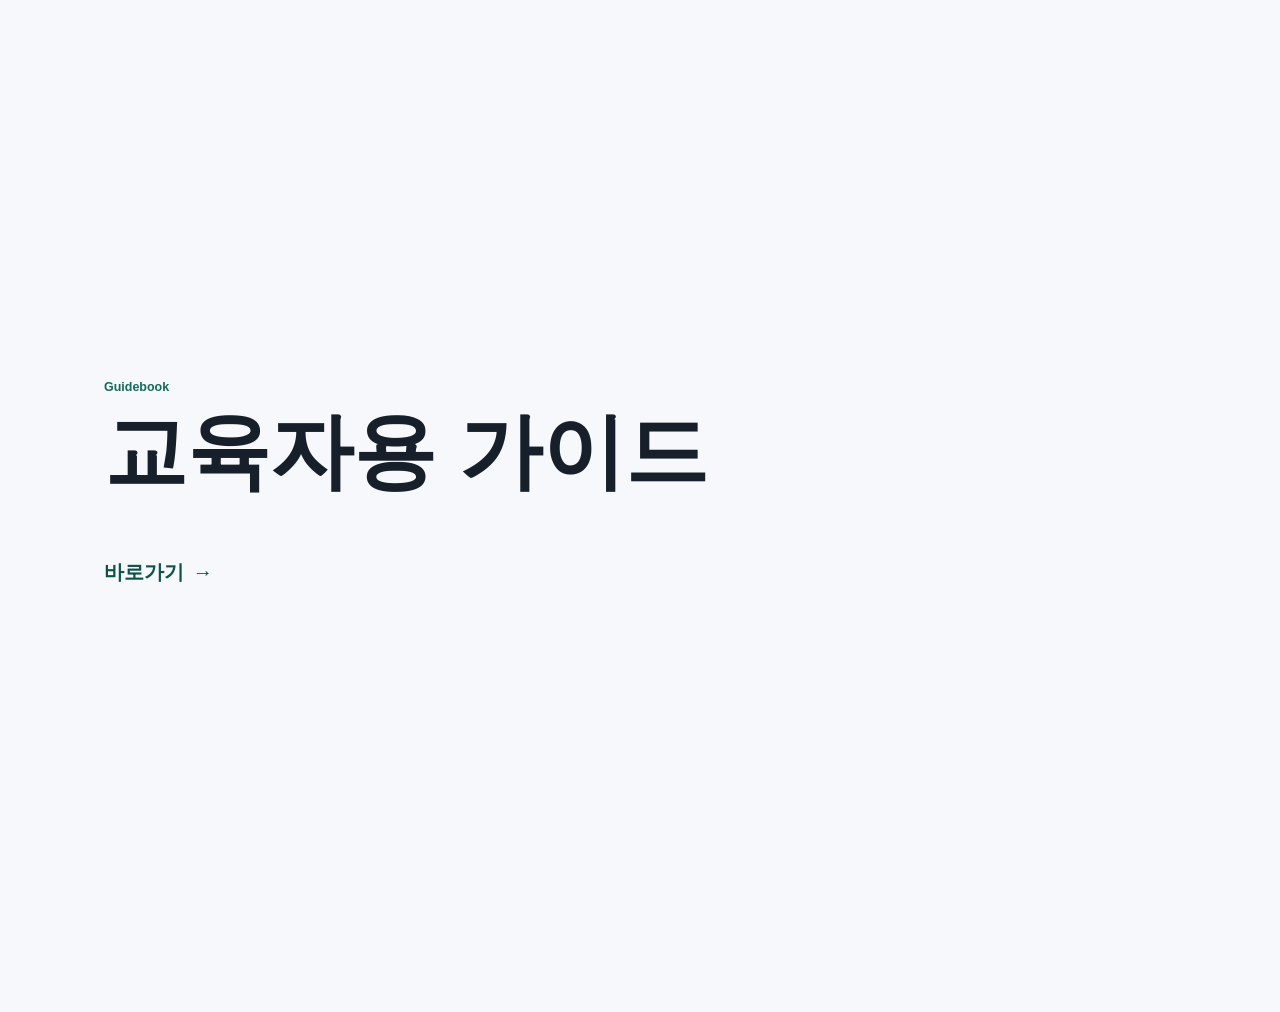
==== commit f0732fcb: "Replace guidebook with educator MT4 guide" ====
--- a/index.html
+++ b/index.html
@@ -1,456 +1,686 @@
-﻿<!doctype html>
+<!doctype html>
 <html lang="ko">
-<head>
-  <meta charset="utf-8" />
-  <meta name="viewport" content="width=device-width, initial-scale=1" />
-  <title>교육자용 가이드북</title>
-  <link rel="stylesheet" href="./styles.css" />
-</head>
-<body>
-  <header class="topbar">
-    <div class="brand">교육자용 가이드북</div>
-    <nav class="guide-tabs" aria-label="가이드 목록">
-      <a class="active" href="#guide-arbitrage" data-view-link="guide-arbitrage">Arbitrage 가이드</a>
-      <a href="#guide-mt4" data-view-link="guide-mt4">MT4 자동매매 가이드</a>
-    </nav>
-    <nav class="resource-nav" aria-label="자료실">
-      <a href="#resources" data-view-link="resources-view">자료실</a>
-    </nav>
-  </header>
-  <main class="layout">
-    <aside class="toc hidden" data-view-toc="guide-mt4" aria-label="문서 목차">
-      <div class="toc-group">
-        <div class="toc-title">MT4 자동매매 회원가입 및 계좌개설</div>
-        <a href="#signup"><span class="toc-number">01</span>회원가입</a>
-        <a href="#verify"><span class="toc-number">02</span>이메일 & 휴대폰 인증</a>
-        <a href="#kyc"><span class="toc-number">03</span>KYC 신원 인증</a>
-        <a href="#mt4-account"><span class="toc-number">04</span>MT4 거래 계좌 개설</a>
-        <a href="#deposit"><span class="toc-number">05</span>증거금 입금</a>
+  <head>
+    <meta charset="UTF-8" />
+    <meta name="viewport" content="width=device-width, initial-scale=1.0" />
+    <title>교육자용 가이드</title>
+    <link rel="stylesheet" href="styles.css" />
+  </head>
+  <body class="is-home">
+    <a class="skip-link" href="#main">본문으로 바로가기</a>
+
+    <header class="site-header">
+      <div class="header-inner">
+        <button class="brand" type="button" data-guide-target="home" aria-label="교육자용 가이드 홈">
+          <span>
+            <strong>교육자용 가이드</strong>
+          </span>
+        </button>
+        <nav class="header-guide-switch" aria-label="가이드 선택">
+          <button class="header-guide-button" type="button" data-guide-target="xlence">
+            Xlence 회원가입 및 MT4 설치
+          </button>
+          <button class="header-guide-button" type="button" data-guide-target="mt4-run">
+            MT4 실행 및 설정
+          </button>
+          <button class="header-guide-button" type="button" data-guide-target="bollinger-auto">
+            볼린저 밴드 자동매매 세팅 방법
+          </button>
+        </nav>
+        <button class="menu-button" type="button" aria-expanded="false" aria-controls="guide-nav">
+          <span></span>
+          <span></span>
+          <span></span>
+          <span class="sr-only">메뉴 열기</span>
+        </button>
       </div>
-      <div class="toc-group">
-        <div class="toc-title">MT4 자동매매 다운로드 및 실행</div>
-        <a href="#mt4-download"><span class="toc-number">01</span>MT4 다운로드</a>
-        <a href="#mt4-login"><span class="toc-number">02</span>MT4 거래계좌 로그인</a>
-      </div>
-    </aside>
-    <aside class="toc hidden" data-view-toc="resources-view" aria-label="자료실 목차">
-      <div class="toc-group">
-        <div class="toc-title">자료실</div>
-        <a href="#resource-links"><span class="toc-number">01</span>바로가기 링크</a>
-        <a href="#resource-downloads"><span class="toc-number">02</span>자료 다운로드</a>
-      </div>
-    </aside>
-    <aside class="toc" data-view-toc="guide-arbitrage" aria-label="Arbitrage 목차">
-      <div class="toc-group">
-        <div class="toc-title">Arbitrage 가이드</div>
-        <a href="#arbitrage-notice"><span class="toc-number">01</span>사전 고지 사항</a>
-        <a href="#arbitrage-tools"><span class="toc-number">02</span>설치 파일</a>
-        <a href="#arbitrage-exchanges"><span class="toc-number">03</span>코인 거래소 세팅</a>
-        <a href="#arbitrage-basics"><span class="toc-number">04</span>기본 이해도 확인</a>
-        <a href="#arbitrage-practice"><span class="toc-number">05</span>트론 입출금 실습</a>
-        <a href="#arbitrage-safety"><span class="toc-number">06</span>실습 중 안전 체크</a>
-      </div>
-    </aside>
-    <article id="guide-mt4" class="content guide-view hidden">
-      <section class="hero" id="guide-mt4-overview">
-        <p class="eyebrow">교육자용 운영 가이드</p>
-        <h1>MT4 자동매매 회원가입 및 계좌개설</h1>
-        <p>회원가입부터 이메일·휴대폰 인증, KYC 승인, MT4 라이브 계좌 개설, 증거금 입금까지 순서대로 안내합니다.</p>
-      </section>
-
-      <section id="signup" class="step-section">
-        <div class="section-head"><span>01</span><h2>회원가입</h2></div>
-        <ul class="action-list">
-          <li><span class="step-badge">1</span><p><a href="https://short.xlence.com/lq6" target="_blank" rel="noreferrer">Xlence Korea 사이트</a> 접속해주세요.</p></li>
-          <li><span class="step-badge">2</span><p><strong>정보 입력</strong> 후 성함, 전화번호, 이메일, 비밀번호를 입력하고 계좌 개설 버튼을 클릭합니다.</p></li>
-        </ul>
-        <p class="warning">성함은 신분증과 동일하게 입력해야 KYC 심사 통과가 가능합니다.</p>
-        <div class="figure-stack">
-          <figure>
-            <img src="./assets/image-05.jpeg" alt="회원가입 정보 입력 화면" />
-            <figcaption>회원가입 입력 칸에 이름, 전화번호, 비밀번호, 이메일을 입력해주시면 됩니다.</figcaption>
-          </figure>
-          <figure>
-            <img src="./assets/image-01.jpeg" alt="계좌개설 버튼 화면" />
-            <figcaption>약관을 체크 후「계좌개설」버튼을 눌러주세요.</figcaption>
-          </figure>
-        </div>
-      </section>
-
-      <section id="verify" class="step-section">
-        <div class="section-head"><span>02</span><h2>이메일 & 휴대폰 인증</h2></div>
-        <ul class="action-list">
-          <li><span class="step-badge">1</span><p>Xlence에서 온 메일의 인증 버튼을 클릭합니다.</p></li>
-          <li><span class="step-badge">2</span><p>모바일 인증 팝업에서 <strong>「요청 확인」</strong>을 클릭해 인증 문자를 전송받습니다.</p></li>
-          <li><span class="step-badge">3</span><p>전송받은 6자리 인증코드를 입력한 뒤 <strong>「확인」</strong>을 클릭합니다.</p></li>
-        </ul>
-        <div class="figure-stack">
-          <figure>
-            <img src="./assets/image-06.jpeg" alt="Gmail 받은편지함의 Xlence 메일" />
-            <figcaption>Gmail 받은편지함 — 빨간 박스의 Xlence 메일을 클릭해서 인증 버튼을 눌러주세요.</figcaption>
-          </figure>
-          <figure>
-            <img src="./assets/image-07.jpeg" alt="휴대폰 PIN 인증 팝업" />
-            <figcaption>휴대폰 PIN 인증 팝업창입니다.</figcaption>
-          </figure>
-          <figure>
-            <img src="./assets/image-08.jpeg" alt="모바일 인증번호 입력 화면" />
-            <figcaption>「요청 확인」클릭 후 받은 모바일 인증번호를 입력 → 「확인」</figcaption>
-          </figure>
-        </div>
-      </section>
-
-      <section id="kyc" class="step-section">
-        <div class="section-head"><span>03</span><h2>KYC 신원 인증</h2></div>
-        <ul class="action-list">
-          <li><span class="step-badge">1</span><p>좌측 메뉴에서 <strong>「프로필」 → 「프로필 정보」</strong>를 클릭합니다.</p></li>
-          <li><span class="step-badge">2</span><p><strong>영문 성함, 한글 성함, 생년월일, 성별</strong>을 신분증과 동일하게 입력합니다.</p></li>
-          <li><span class="step-badge">3</span><p>주소 세부 정보 입력 시 <a href="https://juso24.com/english?keyword=" target="_blank" rel="noreferrer"><strong>주소 영문 변환</strong></a> 후 해당 칸에 입력합니다.</p></li>
-          <li><span class="step-badge">4</span><p>재무 프로필을 입력합니다. <strong>사진 참고 - 주석 : 본인주민번호 입력.</strong></p></li>
-          <li><span class="step-badge">5</span><p>거래 경험을 입력합니다. <strong>사진 참고</strong></p></li>
-          <li><span class="step-badge">6</span><p>프로필 문서에서 <strong>신분증 사진 업로드</strong> 후 Approved 상태가 될 때까지 대기합니다.</p></li>
-        </ul>
-        <table class="address-table">
-          <thead>
-            <tr>
-              <th>Xlence 주소 세부 정보</th>
-              <th>영문 주소 변환</th>
-            </tr>
-          </thead>
-          <tbody>
-            <tr><td>주소 입력란 1</td><td>Street Address</td></tr>
-            <tr><td>주소 입력란 2</td><td>상세 주소</td></tr>
-            <tr><td>시/도</td><td>City</td></tr>
-            <tr><td>우편번호</td><td>Zip/Postal Code</td></tr>
-            <tr><td>도시/마을</td><td>State/Province/Region</td></tr>
-          </tbody>
-        </table>
-        <p class="warning">신분증 사진이 흐리거나 빛 반사가 있으면 거절될 수 있습니다. 승인 이후 다음 단계를 진행합니다.</p>
-        <div class="figure-stack compact">
-          <figure>
-            <img src="./assets/image-09.jpeg" alt="프로필 정보 입력 화면" />
-            <figcaption>프로필 정보 입력 화면입니다.</figcaption>
-          </figure>
-          <figure>
-            <img src="./assets/image-11.png" alt="재무 프로필 입력 화면" />
-            <figcaption>재무 프로필 입력이며 동일하게 선택하셔야 합니다.</figcaption>
-          </figure>
-          <figure>
-            <img src="./assets/image-12.png" alt="거래 정보 입력 화면" />
-            <figcaption>거래 정보 입력이면 동일하게 선택하셔야 합니다.</figcaption>
-          </figure>
-        </div>
-      </section>
-
-      <section id="mt4-account" class="step-section">
-        <div class="section-head"><span>04</span><h2>MT4 거래 계좌 개설</h2></div>
-        <ul class="action-list">
-          <li><span class="step-badge">1</span><p>좌측 메뉴에서 <strong>「계정」</strong>을 클릭한 뒤 <strong>「+ 계정 추가」 → 「라이브 거래 계좌」 선택</strong>을 진행합니다.</p></li>
-          <li><span class="step-badge">2</span><p>계정 유형에서 <strong>MT4 ‘Xlence Essential’</strong>을 선택합니다.</p></li>
-          <li><span class="step-badge">3</span><p>통화 USD, 레버리지 1:1000, 비밀번호를 설정한 뒤 <strong>「계좌 만들기」</strong>를 클릭합니다.</p></li>
-          <li><span class="step-badge">4</span><p>생성된 <strong>계좌번호 · 서버명 · 비밀번호</strong>를 저장합니다.</p></li>
-        </ul>
-        <p class="warning">MT5가 아닌 MT4를 선택해야 합니다.</p>
-        <div class="figure-stack">
-          <figure>
-            <img src="./assets/image-02.jpeg" alt="MT4 계좌 개설 화면" />
-            <figcaption>계좌 개설 화면이며 MT5 계좌를 만들면 EA가 적용되지 않습니다. 반드시 MT4 선택하셔야 합니다.</figcaption>
-          </figure>
-        </div>
-      </section>
-
-      <section id="deposit" class="step-section">
-        <div class="section-head"><span>05</span><h2>증거금 입금</h2></div>
-        <ul class="action-list">
-          <li><span class="step-badge">1</span><p>포털의 <strong>「계정」</strong> 메뉴에서 생성한 계좌의 <strong>「입금하기」</strong> 버튼을 클릭합니다.</p></li>
-          <li><span class="step-badge">2</span><p>입금 방식을 선택하고 금액을 입력합니다.</p></li>
-          <li><span class="step-badge">3</span><p>완료 후 계좌 잔액이 <strong>반영됐는지 확인</strong>합니다.</p></li>
-        </ul>
-        <div class="figure-stack">
-          <figure>
-            <img src="./assets/image-03.jpeg" alt="입금하기 버튼 및 입금 방식 선택 화면" />
-            <figcaption>계좌 화면 — 「입금하기」 버튼을 클릭해 입금 방식 선택 후 입금합니다.</figcaption>
-          </figure>
-          <figure>
-            <img src="./assets/image-04.jpeg" alt="입금 완료 화면" />
-            <figcaption>입금 완료 화면 — 여기까지 완료되면 Xlence 계정 생성이 모두 끝납니다.</figcaption>
-          </figure>
-        </div>
-      </section>
-
-      <section class="hero document-hero" id="guide-mt4-download">
-        <p class="eyebrow">MT4 자동매매 가이드</p>
-        <h1>MT4 자동매매 다운로드 및 실행</h1>
-        <p>MT4 프로그램을 다운로드하고 설치한 뒤, 발급받은 거래 계좌로 로그인하는 절차입니다.</p>
-      </section>
-
-      <section id="mt4-download" class="step-section">
-        <div class="section-head"><span>01</span><h2>MT4 다운로드</h2></div>
-        <ul class="action-list">
-          <li><span class="step-badge">1</span><p><a href="https://www.xlence.com/en/platforms/metatrader-4/metatrader-4-windows/" target="_blank" rel="noreferrer"><strong>「Windows용 MT4」</strong></a>로 이동하여 다운로드 후 설치합니다.</p></li>
-          <li><span class="step-badge">2</span><p>설치 과정은 기본값으로 설정하셔도 무관하며 설치 완료 후 MT4를 실행합니다.</p></li>
-        </ul>
-        <div class="figure-stack">
-          <figure>
-            <img src="./assets/mt4-download-01.png" alt="MT4 Windows 다운로드 화면" />
-            <figcaption>Download MT4 for Windows 버튼을 눌러 다운로드를 진행해주세요.</figcaption>
-          </figure>
-        </div>
-      </section>
-
-      <section id="mt4-login" class="step-section">
-        <div class="section-head"><span>02</span><h2>MT4 거래계좌 로그인</h2></div>
-        <ul class="action-list">
-          <li><span class="step-badge">1</span><p>초기 설치 파일 다운로드가 완료되면 다음을 눌러주세요.</p></li>
-          <li><span class="step-badge">2</span><p>현재 거래 계좌를 선택한 후 로그인과 비밀번호를 입력해주세요.</p></li>
-        </ul>
-        <p class="warning">로그인은 발급한 계좌번호이며 비밀번호는 계좌개설하며 지정한 비밀번호입니다.<br>MT4는 계좌번호와 비밀번호로 로그인하므로 혼동에 주의해주세요.</p>
-        <div class="figure-stack">
-          <figure>
-            <img src="./assets/mt4-download-02.png" alt="MT4 거래계좌 로그인 화면" />
-            <figcaption>현재 거래 계좌를 선택하고 계좌번호와 비밀번호를 입력해 로그인합니다.</figcaption>
-          </figure>
-        </div>
-      </section>
-
-    </article>
-    <article id="guide-arbitrage" class="content guide-view active">
-      <section class="hero">
-        <p class="eyebrow">교육자용 운영 가이드</p>
-        <h1>Arbitrage 가이드</h1>
-        <p>거래소 기본 세팅, 인증 도구 준비, 계산 기준, 트론 입출금 실습까지 교육 흐름에 맞춰 정리한 가이드입니다.</p>
-      </section>
-
-      <section id="arbitrage-notice" class="step-section">
-        <div class="section-head"><span>01</span><h2>사전 고지 사항</h2></div>
-        <ul class="action-list">
-          <li><span class="step-badge">1</span><p>각 거래소의 회원가입 및 KYC 인증을 먼저 완료해야 합니다.</p></li>
-          <li><span class="step-badge">2</span><p>첫 원화 입금 시점으로부터 72시간 동안 디지털 자산 출금이 제한됩니다.</p></li>
-        </ul>
-        <p class="warning"><a href="https://support.bithumb.com/hc/ko/articles/51036416906265-%EA%B0%80%EC%83%81%EC%9E%90%EC%82%B0-%EC%B6%9C%EA%B8%88-%EC%A7%80%EC%97%B0%EC%A0%9C%EB%8F%84%EA%B0%80-%EB%AC%B4%EC%97%87%EC%9D%B8%EA%B0%80%EC%9A%94" target="_blank" rel="noreferrer">가상자산 출금 지연제도</a>를 사전에 안내합니다.</p>
-        <div class="figure-stack">
-          <figure>
-            <img src="./assets/arbitrage-01.png" alt="가상자산 출금 지연제도 안내 화면" />
-            <figcaption>첫 원화 입금 이후 72시간 출금 제한 내용을 고객에게 먼저 안내합니다.</figcaption>
-          </figure>
-        </div>
-      </section>
-
-      <section id="arbitrage-tools" class="step-section">
-        <div class="section-head"><span>02</span><h2>설치 파일</h2></div>
-        <h3 class="subhead">Authenticator 인증 도구 설치</h3>
-        <ul class="action-list">
-          <li><span class="step-badge">1</span><p><a href="https://chromewebstore.google.com/detail/authenticator/bhghoamapcdpbohphigoooaddinpkbai?hl=ko" target="_blank" rel="noreferrer">Authenticator 인증 도구</a> 설치 페이지로 이동합니다.</p></li>
-          <li><span class="step-badge">2</span><p>인증 도구를 크롬에 추가한 뒤 우측 상단 확장 프로그램에서 고정합니다.</p></li>
-          <li><span class="step-badge">3</span><p>모바일 인증 도구에서 계정 전송을 선택하고 QR 코드를 발급받습니다.</p></li>
-          <li><span class="step-badge">4</span><p>컴퓨터에서 QR 코드 스캔으로 인증 도구를 연결합니다.</p></li>
-        </ul>
-        <p class="warning">업비트는 OTP 코드가 필요하지 않습니다.</p>
-        <div class="carousel" data-carousel>
-          <div class="carousel-stage">
-            <figure class="carousel-slide active">
-              <img src="./assets/arbitrage-02.png" alt="Authenticator 설치 이동 화면" />
-              <figcaption>Authenticator 인증 도구 설치를 위해 다운로드 사이트로 이동합니다.</figcaption>
-            </figure>
-            <figure class="carousel-slide">
-              <img src="./assets/arbitrage-03.png" alt="Authenticator 추가 화면" />
-              <figcaption>Authenticator 인증 도구를 추가합니다.</figcaption>
-            </figure>
-            <figure class="carousel-slide">
-              <img src="./assets/arbitrage-04.png" alt="Authenticator 추가 확인 화면" />
-              <figcaption>Authenticator 인증 도구 추가를 확인합니다.</figcaption>
-            </figure>
-            <figure class="carousel-slide">
-              <img src="./assets/arbitrage-05.png" alt="확장 프로그램 고정 화면" />
-              <figcaption>크롬 우측 상단 확장 프로그램에서 Authenticator를 고정합니다.</figcaption>
-            </figure>
-            <figure class="carousel-slide">
-              <img src="./assets/arbitrage-06.jpeg" alt="모바일 인증 도구 계정 전송 화면" />
-              <figcaption>모바일 인증 도구에서 계정 전송 메뉴로 이동합니다.</figcaption>
-            </figure>
-            <figure class="carousel-slide">
-              <img src="./assets/arbitrage-07.png" alt="계정 내보내기 QR 코드 화면" />
-              <figcaption>계정 내보내기에서 QR 코드를 발급받습니다.</figcaption>
-            </figure>
-            <figure class="carousel-slide">
-              <img src="./assets/arbitrage-08.png" alt="QR 코드 스캔 화면" />
-              <figcaption>캡처한 QR 코드를 인증 도구에서 스캔합니다.</figcaption>
-            </figure>
+    </header>
+
+    <div class="layout" id="top">
+      <aside class="sidebar" id="guide-nav">
+        <nav class="chapter-nav" aria-label="현재 가이드 목차">
+          <p class="sidebar-label">목차</p>
+          <ol data-guide-nav="xlence">
+            <li><a href="#xlence-signup">회원가입</a></li>
+            <li class="nav-step"><a href="#xlence-signup-step1">Step 1. 사이트 접속</a></li>
+            <li class="nav-step"><a href="#xlence-signup-step2">Step 2. 계좌 설정</a></li>
+            <li class="nav-step"><a href="#xlence-signup-step3">Step 3. 인증 완료</a></li>
+            <li class="nav-step"><a href="#xlence-signup-step4">Step 4. 프로필 작성</a></li>
+            <li><a href="#mt4-install">MT4 설치</a></li>
+            <li class="nav-step"><a href="#mt4-install-step1">Step 1. 설치 파일 다운로드</a></li>
+            <li class="nav-step"><a href="#mt4-install-step2">Step 2. 복수실행 설정</a></li>
+            <li><a href="#xlence-deposit">입금</a></li>
+            <li class="nav-step"><a href="#xlence-deposit-step1">Step 1. 입금 화면 이동</a></li>
+            <li class="nav-step"><a href="#xlence-deposit-step2">Step 2. 암호화폐 입금</a></li>
+            <li class="nav-step"><a href="#xlence-deposit-step3">Step 3. 온라인 뱅킹 입금</a></li>
+            <li class="nav-step"><a href="#xlence-deposit-notice">입출금 공지사항</a></li>
+          </ol>
+          <ol data-guide-nav="mt4-run" hidden>
+            <li><a href="#mt4-run">MT4 실행 및 설정</a></li>
+            <li class="nav-step"><a href="#mt4-run-step1">Step 1. 계좌 로그인</a></li>
+            <li class="nav-step"><a href="#mt4-run-step2">Step 2. 세팅 주소</a></li>
+            <li class="nav-step"><a href="#mt4-run-step3">Step 3. 파일 설치</a></li>
+          </ol>
+          <ol data-guide-nav="bollinger-auto" hidden>
+            <li><a href="#bollinger-auto">볼린저 밴드 자동매매 세팅</a></li>
+            <li class="nav-step"><a href="#bollinger-auto-concept">볼린저 밴드란?</a></li>
+            <li class="nav-step"><a href="#bollinger-auto-step1">Step 1. 삽입과정</a></li>
+            <li class="nav-step"><a href="#bollinger-auto-step2">Step 2. 세팅 설명</a></li>
+            <li class="nav-step"><a href="#bollinger-auto-step3">Step 3. 보조지표 추가</a></li>
+          </ol>
+        </nav>
+      </aside>
+
+      <main class="guide" id="main">
+        <section class="guide-page home-page active" data-guide-page="home" aria-label="메인">
+          <div class="home-hero">
+            <p class="section-number">Guidebook</p>
+            <h1>교육자용 가이드</h1>
+
+            <section class="quick-section" aria-label="바로가기">
+              <button class="quick-arrow" type="button" data-guide-target="xlence">
+                <span>바로가기</span>
+                <span aria-hidden="true">→</span>
+              </button>
+            </section>
           </div>
-          <div class="carousel-controls">
-            <button type="button" data-carousel-prev aria-label="이전 사진">‹</button>
-            <div class="carousel-dots" aria-label="사진 위치"></div>
-            <button type="button" data-carousel-next aria-label="다음 사진">›</button>
+        </section>
+
+        <section class="guide-page" data-guide-page="xlence" aria-label="Xlence 회원가입 및 MT4 설치" hidden>
+          <div class="guide-title">
+            <p class="section-number">Guide 01</p>
+            <h1>Xlence 회원가입 및 MT4 설치</h1>
           </div>
-        </div>
-
-        <h3 class="subhead">빗썸 출금한도 오버레이</h3>
-        <ul class="action-list">
-          <li><span class="step-badge">1</span><p>자료실에서 <a href="./assets/bithumb-withdrawal-limit-overlay.zip" download>빗썸 출금한도 오버레이 파일</a>을 다운로드합니다.</p></li>
-          <li><span class="step-badge">2</span><p>압축 해제 후 크롬 확장 프로그램 페이지에서 개발자 모드를 활성화합니다.</p></li>
-          <li><span class="step-badge">3</span><p>압축 해제된 확장 프로그램 로드를 선택하고 정상 작동 여부를 확인합니다.</p></li>
-        </ul>
-        <div class="figure-stack compact">
-          <figure><img src="./assets/arbitrage-09.png" alt="빗썸 출금한도 오버레이 자료실 안내" /><figcaption>자료실에서 빗썸 출금한도 오버레이 파일을 추가합니다.</figcaption></figure>
-          <figure><img src="./assets/arbitrage-10.png" alt="크롬 확장 프로그램 개발자 모드 화면" /><figcaption>개발자 모드 활성화 후 압축 해제된 확장 프로그램을 로드합니다.</figcaption></figure>
-        </div>
-
-        <h3 class="subhead">계산기 프로그램 및 계산 기준</h3>
-        <p><a href="https://heldercorreia.bitbucket.io/speedcrunch/" target="_blank" rel="noreferrer">SpeedCrunch</a> 사용을 권장합니다.</p>
-        <table class="address-table">
-          <thead><tr><th>항목</th><th>계산식</th></tr></thead>
-          <tbody>
-            <tr><td>해외 기준가</td><td>국내 코인 가격 ÷ 빗썸 기준 USDT 원화 가격</td></tr>
-            <tr><td>국내 기준가</td><td>해외 코인 가격 × 빗썸 기준 USDT 원화 가격</td></tr>
-            <tr><td>수익률</td><td>(국내 코인 가격 - 해외 코인 가격) ÷ 국내 코인 가격 × 100</td></tr>
-          </tbody>
-        </table>
-        <div class="figure-stack">
-          <figure><img src="./assets/arbitrage-11.png" alt="수익률 계산 예시 화면" /><figcaption>국내 가격, 해외 가격, USDT 기준가를 사용해 수익률을 계산합니다.</figcaption></figure>
-        </div>
-      </section>
-
-      <section id="arbitrage-exchanges" class="step-section">
-        <div class="section-head"><span>03</span><h2>코인 거래소 세팅</h2></div>
-        <table class="address-table">
-          <thead><tr><th>거래소</th><th>페이지</th><th>특이사항</th></tr></thead>
-          <tbody>
-            <tr><td>빗썸</td><td>거래소 / 입출금</td><td>-</td></tr>
-            <tr><td>업비트</td><td>거래소 / 입출금</td><td>-</td></tr>
-            <tr><td>바이낸스</td><td>거래소 / 입금 / 출금</td><td>-</td></tr>
-            <tr><td>비트겟</td><td>거래소 / 입금 / 출금</td><td>빗썸 출금 시 이름과 성을 반대로 입력하고 Verified에서 성함을 확인합니다.</td></tr>
-            <tr><td>바이비트</td><td>거래소 / 입금 / 출금</td><td>공개/비공개 설정을 공개로 변경하고 Trading Account로 변경합니다.</td></tr>
-          </tbody>
-        </table>
-        <p class="warning">페이지 설정은 교육자가 보기 편한 방식으로 조정해도 됩니다.</p>
-        <div class="carousel" data-carousel>
-          <div class="carousel-stage">
-            <figure class="carousel-slide active">
-              <img src="./assets/arbitrage-12.png" alt="바이비트 공개 설정 화면" />
-              <figcaption>바이비트 거래소에서 공개/비공개 설정을 공개로 변경합니다.</figcaption>
-            </figure>
-            <figure class="carousel-slide">
-              <img src="./assets/arbitrage-13.png" alt="Preference Settings 화면" />
-              <figcaption>우측 상단 프로필에서 Preference Settings로 이동합니다.</figcaption>
-            </figure>
-            <figure class="carousel-slide">
-              <img src="./assets/arbitrage-14.png" alt="Auto Transfer Deposits 설정 화면" />
-              <figcaption>Deposit 항목에서 Auto Transfer Deposits To Unified Trading Account를 선택합니다.</figcaption>
-            </figure>
+
+          <section class="chapter" id="xlence-signup" aria-labelledby="xlence-signup-title">
+            <div class="chapter-heading">
+              <p class="section-number">01</p>
+              <h2 id="xlence-signup-title">회원가입하기</h2>
+              <p>Xlence 회원가입 후 계좌 설정과 인증, 프로필 정보 작성을 진행합니다.</p>
+            </div>
+
+            <article class="step-card compact-media" id="xlence-signup-step1">
+              <div class="step-copy">
+                <span class="step-label">Step 1</span>
+                <h3>Xlence 사이트 접속 후 정보 입력하기</h3>
+                <p>
+                  <a href="https://short.xlence.com/pjk" target="_blank" rel="noopener noreferrer">Xlence 사이트</a>에
+                  접속해서 정보를 입력해주세요.
+                </p>
+                <div class="warning">
+                  성함은 영문으로 작성하며, 신분증과 동일하게 입력하셔야 KYC 심사가 통과합니다.
+                </div>
+              </div>
+              <figure class="image-slot is-missing" data-image="assets/screenshots/mt4-signup-01-edited.png">
+                <img data-src="assets/screenshots/mt4-signup-01-edited.png" alt="Xlence 등록 정보 입력 화면" />
+                <figcaption>캡처 파일명: assets/screenshots/mt4-signup-01-edited.png</figcaption>
+              </figure>
+            </article>
+
+            <article class="step-card compact-media" id="xlence-signup-step2">
+              <div class="step-copy">
+                <span class="step-label">Step 2</span>
+                <h3>개인정보 및 계좌 설정 입력하기</h3>
+                <p>개인정보 및 계좌 설정을 위해 사진과 같이 입력해주세요.</p>
+              </div>
+              <div class="image-slider" data-slider>
+                <div class="slider-stage">
+                  <figure class="image-slot image-slide is-active is-missing" data-image="assets/screenshots/mt4-signup-02-edited.png">
+                    <img data-src="assets/screenshots/mt4-signup-02-edited.png" alt="Xlence 개인 정보 제공 입력 화면" />
+                    <figcaption>캡처 파일명: assets/screenshots/mt4-signup-02-edited.png</figcaption>
+                  </figure>
+                  <figure class="image-slot image-slide is-missing" data-image="assets/screenshots/mt4-signup-03-edited.png" hidden>
+                    <img data-src="assets/screenshots/mt4-signup-03-edited.png" alt="Xlence 계좌 유형 및 세부 정보 입력 화면" />
+                    <figcaption>캡처 파일명: assets/screenshots/mt4-signup-03-edited.png</figcaption>
+                  </figure>
+                </div>
+                <div class="slider-controls" aria-label="Step 2 사진 선택">
+                  <button class="slider-arrow" type="button" data-slider-prev aria-label="이전 사진">&lt;</button>
+                  <button class="slider-dot is-active" type="button" data-slide-index="0" aria-label="1번 사진 선택" aria-pressed="true">1</button>
+                  <button class="slider-dot" type="button" data-slide-index="1" aria-label="2번 사진 선택" aria-pressed="false">2</button>
+                  <button class="slider-arrow" type="button" data-slider-next aria-label="다음 사진">&gt;</button>
+                </div>
+              </div>
+            </article>
+
+            <article class="step-card" id="xlence-signup-step3">
+              <div class="step-copy">
+                <span class="step-label">Step 3</span>
+                <h3>휴대폰 및 이메일 인증 완료하기</h3>
+                <p>
+                  휴대폰 및 이메일 인증을 위해 <strong>「프로필」 → 「계좌」</strong>로 이동하여 인증을 완료해주세요.
+                </p>
+              </div>
+              <div class="image-stack">
+                <figure class="image-slot is-missing" data-image="assets/screenshots/mt4-verify-email.png">
+                  <img data-src="assets/screenshots/mt4-verify-email.png" alt="Xlence 이메일 인증 화면" />
+                  <figcaption>캡처 파일명: assets/screenshots/mt4-verify-email.png</figcaption>
+                </figure>
+                <figure class="image-slot is-missing" data-image="assets/screenshots/mt4-verify-mobile.png">
+                  <img data-src="assets/screenshots/mt4-verify-mobile.png" alt="Xlence 모바일 인증 화면" />
+                  <figcaption>캡처 파일명: assets/screenshots/mt4-verify-mobile.png</figcaption>
+                </figure>
+              </div>
+            </article>
+
+            <article class="step-card compact-media" id="xlence-signup-step4">
+              <div class="step-copy">
+                <span class="step-label">Step 4</span>
+                <h3>주소와 재무프로필 및 재무경험 작성하기</h3>
+                <p>
+                  주소와 재무프로필 및 재무경험에 대한 작성을 위해
+                  <strong>「프로필」 → 「프로필 정보」</strong>로 이동해주세요.
+                </p>
+                <div class="warning">주소는 영문으로 작성해주시며 사진과 같이 입력해주세요.</div>
+              </div>
+              <div class="image-slider" data-slider>
+                <div class="slider-stage">
+                  <figure class="image-slot image-slide is-active is-missing" data-image="assets/screenshots/profile-info-06-edited.png">
+                    <img data-src="assets/screenshots/profile-info-06-edited.png" alt="Xlence 주소 세부 정보 입력 화면" />
+                    <figcaption>캡처 파일명: assets/screenshots/profile-info-06-edited.png</figcaption>
+                  </figure>
+                  <figure class="image-slot image-slide is-missing" data-image="assets/screenshots/profile-info-07-edited.png" hidden>
+                    <img data-src="assets/screenshots/profile-info-07-edited.png" alt="Xlence 재무 프로필 입력 화면" />
+                    <figcaption>캡처 파일명: assets/screenshots/profile-info-07-edited.png</figcaption>
+                  </figure>
+                  <figure class="image-slot image-slide is-missing" data-image="assets/screenshots/profile-info-08-edited.png" hidden>
+                    <img data-src="assets/screenshots/profile-info-08-edited.png" alt="Xlence 거래 경험 입력 화면" />
+                    <figcaption>캡처 파일명: assets/screenshots/profile-info-08-edited.png</figcaption>
+                  </figure>
+                </div>
+                <div class="slider-controls" aria-label="Step 4 사진 선택">
+                  <button class="slider-arrow" type="button" data-slider-prev aria-label="이전 사진">&lt;</button>
+                  <button class="slider-dot is-active" type="button" data-slide-index="0" aria-label="1번 사진 선택" aria-pressed="true">1</button>
+                  <button class="slider-dot" type="button" data-slide-index="1" aria-label="2번 사진 선택" aria-pressed="false">2</button>
+                  <button class="slider-dot" type="button" data-slide-index="2" aria-label="3번 사진 선택" aria-pressed="false">3</button>
+                  <button class="slider-arrow" type="button" data-slider-next aria-label="다음 사진">&gt;</button>
+                </div>
+              </div>
+            </article>
+          </section>
+
+        </section>
+
+        <section class="guide-page" data-guide-page="xlence" aria-label="MT4 설치" hidden>
+          <div class="guide-title">
+            <p class="section-number">Guide 02</p>
+            <h1>MT4 설치</h1>
           </div>
-          <div class="carousel-controls">
-            <button type="button" data-carousel-prev aria-label="이전 사진">‹</button>
-            <div class="carousel-dots" aria-label="사진 위치"></div>
-            <button type="button" data-carousel-next aria-label="다음 사진">›</button>
+
+          <section class="chapter" id="mt4-install" aria-labelledby="mt4-install-title">
+            <div class="chapter-heading">
+              <p class="section-number">01</p>
+              <h2 id="mt4-install-title">MT4 설치</h2>
+              <p>MetaTrader4 설치 파일을 다운로드하고, 필요 시 여러 개의 MT4를 실행할 수 있도록 설정합니다.</p>
+            </div>
+
+            <article class="step-card compact-media" id="mt4-install-step1">
+              <div class="step-copy">
+                <span class="step-label">Step 1</span>
+                <h3>MetaTrader4 다운로드 후 설치하기</h3>
+                <p>
+                  <a href="https://www.xlence.com/en/platforms/metatrader-4/metatrader-4-windows/" target="_blank" rel="noopener noreferrer">MetaTrader4</a>를
+                  다운로드 받은 후 실행하여 설치를 완료해주세요.
+                </p>
+              </div>
+              <figure class="image-slot is-missing" data-image="assets/screenshots/meta4 install 1.png">
+                <img data-src="assets/screenshots/meta4 install 1.png" alt="Xlence MetaTrader4 다운로드 버튼 위치" />
+                <figcaption>캡처 파일명: assets/screenshots/meta4 install 1.png</figcaption>
+              </figure>
+            </article>
+
+            <article class="step-card compact-media" id="mt4-install-step2">
+              <div class="step-copy">
+                <span class="step-label">Step 2</span>
+                <h3>MetaTrader4 복수실행 설정하기</h3>
+                <p>
+                  다운받은 파일을 실행 후 <strong>설정</strong>을 눌러 설치폴더 및 프로그램 그룹 이름 뒤에
+                  <strong>-1, -2</strong> 등을 입력한 다음 <strong>다음</strong>을 누르면 복수실행이 가능합니다.
+                </p>
+              </div>
+              <div class="image-slider" data-slider>
+                <div class="slider-stage">
+                  <figure class="image-slot image-slide is-active is-missing" data-image="assets/screenshots/meta4 install2.png">
+                    <img data-src="assets/screenshots/meta4 install2.png" alt="MetaTrader4 설치 프로그램 설정 버튼" />
+                    <figcaption>캡처 파일명: assets/screenshots/meta4 install2.png</figcaption>
+                  </figure>
+                  <figure class="image-slot image-slide is-missing" data-image="assets/screenshots/meta4 install3.png" hidden>
+                    <img data-src="assets/screenshots/meta4 install3.png" alt="MetaTrader4 기본 설치 폴더와 프로그램 그룹 입력 화면" />
+                    <figcaption>캡처 파일명: assets/screenshots/meta4 install3.png</figcaption>
+                  </figure>
+                  <figure class="image-slot image-slide is-missing" data-image="assets/screenshots/meta4 install4.png" hidden>
+                    <img data-src="assets/screenshots/meta4 install4.png" alt="MetaTrader4 복수실행용 설치 폴더와 프로그램 그룹 입력 화면" />
+                    <figcaption>캡처 파일명: assets/screenshots/meta4 install4.png</figcaption>
+                  </figure>
+                </div>
+                <div class="slider-controls" aria-label="MT4 복수실행 설정 사진 선택">
+                  <button class="slider-arrow" type="button" data-slider-prev aria-label="이전 사진">&lt;</button>
+                  <button class="slider-dot is-active" type="button" data-slide-index="0" aria-label="1번 사진 선택" aria-pressed="true">1</button>
+                  <button class="slider-dot" type="button" data-slide-index="1" aria-label="2번 사진 선택" aria-pressed="false">2</button>
+                  <button class="slider-dot" type="button" data-slide-index="2" aria-label="3번 사진 선택" aria-pressed="false">3</button>
+                  <button class="slider-arrow" type="button" data-slider-next aria-label="다음 사진">&gt;</button>
+                </div>
+              </div>
+            </article>
+          </section>
+
+        </section>
+
+        <section class="guide-page" data-guide-page="xlence" aria-label="입금" hidden>
+          <div class="guide-title">
+            <p class="section-number">Guide 03</p>
+            <h1>입금</h1>
           </div>
-        </div>
-        <p class="warning">해당 설정을 선택하지 않은 상태에서 거래하면 자산이 Funding Account로 이동할 수 있습니다.</p>
-      </section>
-
-      <section id="arbitrage-basics" class="step-section">
-        <div class="section-head"><span>04</span><h2>기본 이해도 확인</h2></div>
-        <p>교육 시작 후 고객이 주문 화면과 기본 거래 방식을 이해하는지 확인합니다. 이해가 부족하면 개념 설명을 먼저 진행하고, 이해도가 있으면 바로 실습으로 넘어갑니다.</p>
-        <div class="resource-board">
-          <article class="resource-card">
-            <h3>확인 항목</h3>
-            <p>매수와 매도 의미, 즉시 체결 가격, 가격과 수량 입력, 국내 거래와 해외 거래 차이를 확인합니다.</p>
-          </article>
-          <article class="resource-card">
-            <h3>설명 핵심</h3>
-            <p>국내 거래소는 원화, 해외 거래소는 USDT로 거래합니다. 해외 거래소에서 코인을 매도하면 다시 USDT로 바뀝니다.</p>
-          </article>
-        </div>
-        <h3 class="subhead">기본 개념 확인</h3>
-        <p>고객이 매수, 매도, 주문 가격, 수량을 이해하는지 확인하고 부족한 부분만 실제 화면에서 설명합니다.</p>
-        <h3 class="subhead">트론 수동 실습 전환</h3>
-        <p>기본 설명이 끝나면 트론 매수, 전송, 도착 확인, 수동 매도 순서로 실습합니다. 교육자는 대신 진행하지 않고 고객이 직접 버튼을 누르도록 안내합니다.</p>
-      </section>
-
-      <section id="arbitrage-practice" class="step-section">
-        <div class="section-head"><span>05</span><h2>트론 입출금 실습</h2></div>
-        <p>트론 입출금 실습은 코인이 어느 화면에서 나가고 어느 화면으로 들어오는지 쉽게 보이도록 구성합니다.</p>
-        <table class="address-table">
-          <thead><tr><th>구분</th><th>화면 구성</th><th>정렬 방식</th></tr></thead>
-          <tbody>
-            <tr><td>왼쪽 화면</td><td>차트 / 출금 화면</td><td>Windows + 왼쪽 방향키</td></tr>
-            <tr><td>오른쪽 화면</td><td>차트 / 입금 화면</td><td>Windows + 오른쪽 방향키</td></tr>
-          </tbody>
-        </table>
-        <h3 class="subhead">실습 절차</h3>
-        <ul class="action-list">
-          <li><span class="step-badge">1</span><p>트론 매수</p></li>
-          <li><span class="step-badge">2</span><p>입금 주소 확인</p></li>
-          <li><span class="step-badge">3</span><p>출금 진행</p></li>
-          <li><span class="step-badge">4</span><p>도착 여부 확인</p></li>
-          <li><span class="step-badge">5</span><p>수동 매도</p></li>
-        </ul>
-        <p>고객이 최소 3회 이상 직접 진행할 수 있도록 반복합니다. 이 단계에서는 수익보다 흐름 이해와 반복 숙련을 우선합니다.</p>
-      </section>
-
-      <section id="arbitrage-safety" class="step-section">
-        <div class="section-head"><span>06</span><h2>실습 중 안전 체크</h2></div>
-        <p>입출금 실습에서는 매수보다 먼저 네트워크와 주소 확인을 진행합니다. 주소나 네트워크를 잘못 선택하면 자산 손실이 발생할 수 있으므로 매번 확인합니다.</p>
-        <ul class="action-list">
-          <li><span class="step-badge">1</span><p>양쪽 거래소의 입출금 네트워크가 정상인지 확인합니다.</p></li>
-          <li><span class="step-badge">2</span><p>출금 거래소와 입금 거래소의 네트워크가 같은지 확인합니다.</p></li>
-          <li><span class="step-badge">3</span><p>입금 주소는 반드시 거래소의 복사 버튼으로 복사합니다.</p></li>
-          <li><span class="step-badge">4</span><p>출금 전 주소 앞 3자리와 뒤 3자리를 확인합니다.</p></li>
-          <li><span class="step-badge">5</span><p>이 절차를 매수보다 먼저 진행하는 습관을 만듭니다.</p></li>
-        </ul>
-        <p class="warning">네트워크와 주소 확인은 모든 입출금 실습에서 반복합니다.</p>
-      </section>
-    </article>
-    <article id="resources-view" class="content guide-view hidden">
-      <section id="resources" class="hero">
-        <p class="eyebrow">교육자용 가이드북</p>
-        <h1>자료실</h1>
-        <p>가이드에서 사용하는 링크, 설치 파일, 자동매매 프로그램을 한곳에 모아둡니다.</p>
-      </section>
-
-      <section id="resource-links" class="resource-section">
-        <div class="section-head"><span>01</span><h2>바로가기 링크</h2></div>
-        <div class="resource-board">
-          <article class="resource-card">
-            <a href="https://short.xlence.com/lq6" target="_blank" rel="noreferrer">
-              <strong>Xlence Korea 사이트</strong>
-              <span>회원가입 및 계좌개설 접속 링크</span>
-            </a>
-            <a href="https://juso24.com/english?keyword=" target="_blank" rel="noreferrer">
-              <strong>주소 영문 변환</strong>
-              <span>KYC 주소 입력용 영문 주소 변환 링크</span>
-            </a>
-            <a href="https://www.xlence.com/en/platforms/metatrader-4/metatrader-4-windows/" target="_blank" rel="noreferrer">
-              <strong>MT4 Windows 다운로드</strong>
-              <span>MT4 설치 파일 다운로드 페이지</span>
-            </a>
-            <a href="https://support.bithumb.com/hc/ko/articles/51036416906265-%EA%B0%80%EC%83%81%EC%9E%90%EC%82%B0-%EC%B6%9C%EA%B8%88-%EC%A7%80%EC%97%B0%EC%A0%9C%EB%8F%84%EA%B0%80-%EB%AC%B4%EC%97%87%EC%9D%B8%EA%B0%80%EC%9A%94" target="_blank" rel="noreferrer">
-              <strong>가상자산 출금 지연제도</strong>
-              <span>첫 원화 입금 후 72시간 출금 제한 안내</span>
-            </a>
-            <a href="https://chromewebstore.google.com/detail/authenticator/bhghoamapcdpbohphigoooaddinpkbai?hl=ko" target="_blank" rel="noreferrer">
-              <strong>Authenticator 인증 도구</strong>
-              <span>크롬 인증 도구 설치 페이지</span>
-            </a>
-            <a href="https://heldercorreia.bitbucket.io/speedcrunch/" target="_blank" rel="noreferrer">
-              <strong>SpeedCrunch 계산기</strong>
-              <span>Arbitrage 계산용 권장 계산기 프로그램</span>
-            </a>
-          </article>
-        </div>
-      </section>
-      <section id="resource-downloads" class="resource-section">
-        <div class="section-head"><span>02</span><h2>자료 다운로드</h2></div>
-        <div class="resource-board">
-          <article class="resource-card">
-            <a href="./assets/bithumb-withdrawal-limit-overlay.zip" download>
-              <strong>빗썸 출금한도 오버레이 파일</strong>
-              <span>크롬 확장 프로그램에 추가할 오버레이 ZIP 파일</span>
-            </a>
-          </article>
-        </div>
-      </section>
-    </article>
-  </main>
-  <script src="./script.js"></script>
-</body>
+
+          <section class="chapter" id="xlence-deposit" aria-labelledby="xlence-deposit-title">
+            <div class="chapter-heading">
+              <p class="section-number">03</p>
+              <h2 id="xlence-deposit-title">입금</h2>
+            </div>
+
+            <article class="step-card text-only" id="xlence-deposit-step1">
+              <div class="step-copy">
+                <span class="step-label">Step 1</span>
+                <h3>Xlence 입금 화면으로 이동하기</h3>
+                <p>
+                  Xlence 로그인 후 메인화면에서
+                  <strong>「거래계좌」 → 「입금」 → 「입금 방법 선택」</strong>을 진행해주세요.
+                </p>
+                <div class="warning">
+                  「입금 대상」 → 「거래계좌」를 선택하지 않을 시 내부 이체로 증거금을 이동해야 합니다.
+                </div>
+              </div>
+            </article>
+
+            <article class="step-card compact-media" id="xlence-deposit-step2">
+              <div class="step-copy">
+                <span class="step-label">Step 2</span>
+                <h3>암호화폐 입금 방법</h3>
+                <p>
+                  <strong>「입금하기」 → 「디지털 자산」 → 「전송」</strong> 시
+                  <strong>QR 코드</strong> 또는 <strong>주소</strong>로 15분 이내 입금해주세요.
+                </p>
+              </div>
+              <figure class="image-slot is-missing" data-image="assets/screenshots/xlence-deposit-digital-asset.png">
+                <img data-src="assets/screenshots/xlence-deposit-digital-asset.png" alt="Xlence 디지털 자산 입금 방법 선택 화면" />
+                <figcaption>캡처 파일명: assets/screenshots/xlence-deposit-digital-asset.png</figcaption>
+              </figure>
+            </article>
+
+            <article class="step-card compact-media" id="xlence-deposit-step3">
+              <div class="step-copy">
+                <span class="step-label">Step 3</span>
+                <h3>온라인 뱅킹 입금 방법</h3>
+                <p>
+                  <span class="flow-path">
+                    <strong>「입금하기」</strong><span>→</span>
+                    <strong>「온라인 뱅킹 송금」</strong><span>→</span>
+                    <strong>「전송」</strong>
+                  </span>
+                  이후
+                  <span class="flow-path">
+                    <strong>「전송지침」</strong><span>→</span>
+                    <strong>「이용동의」</strong><span>→</span>
+                    <strong>「제공동의」</strong><span>→</span>
+                    <strong>「계좌인증」</strong><span>→</span>
+                    <strong>「입금신청」</strong>
+                  </span>
+                  후 30분 이내 입금해주세요.
+                </p>
+              </div>
+              <figure class="image-slot is-missing" data-image="assets/screenshots/xlence-deposit-online-banking.png">
+                <img data-src="assets/screenshots/xlence-deposit-online-banking.png" alt="Xlence 온라인 뱅킹 송금 입금 방법 선택 화면" />
+                <figcaption>캡처 파일명: assets/screenshots/xlence-deposit-online-banking.png</figcaption>
+              </figure>
+            </article>
+
+            <article class="deposit-notice" id="xlence-deposit-notice">
+              <p class="notice-kicker">입출금 공지사항</p>
+              <div class="notice-grid">
+                <section class="notice-panel" aria-labelledby="krw-notice-title">
+                  <h3 id="krw-notice-title">1. 원화 (KRW)</h3>
+                  <dl>
+                    <div>
+                      <dt>입금</dt>
+                      <dd>24시간, 주 7일 가능</dd>
+                    </div>
+                    <div>
+                      <dt>출금</dt>
+                      <dd>24시간 가능</dd>
+                    </div>
+                    <div>
+                      <dt>처리 시간</dt>
+                      <dd>평일 기준 10~20분 소요</dd>
+                    </div>
+                  </dl>
+                  <h4>유의사항</h4>
+                  <ul>
+                    <li>7,000달러 이상 출금 또는 자정 이후 출금 요청 시 지연 가능</li>
+                    <li>주말 출금 요청 시 다음 영업일에 진행</li>
+                    <li>주말 원화 출금은 오후 6시부터 자정 사이 소급 진행</li>
+                  </ul>
+                </section>
+
+                <section class="notice-panel" aria-labelledby="usdt-notice-title">
+                  <h3 id="usdt-notice-title">2. 테더 (USDT)</h3>
+                  <dl>
+                    <div>
+                      <dt>입금</dt>
+                      <dd>24시간, 주 7일 가능</dd>
+                    </div>
+                    <div>
+                      <dt>출금</dt>
+                      <dd>24시간 가능 (단, 수동 승인으로 원화출금보다 시간 소요)</dd>
+                    </div>
+                    <div>
+                      <dt>처리 시간</dt>
+                      <dd>평일 기준 10~20분 소요 (오후 1시 ~ 자정 요청 시)</dd>
+                    </div>
+                  </dl>
+                  <h4>유의사항</h4>
+                  <ul>
+                    <li>7,000달러 이상 출금 또는 자정 이후 출금 요청 시 지연 가능</li>
+                    <li>주말 출금 요청 시 다음 영업일에 진행</li>
+                    <li>주말 코인 출금은 오후 6시부터 오후 8시 사이 소급 진행</li>
+                  </ul>
+                </section>
+              </div>
+
+              <section class="cs-hours" aria-labelledby="cs-hours-title">
+                <h3 id="cs-hours-title">CS 운영 시간 안내</h3>
+                <ol>
+                  <li>평일 CS 운영시간은 오전 9시부터 자정까지 운영됩니다.</li>
+                  <li>주말 및 공휴일은 한국 공휴일과 현지 공휴일에 맞춰 안내드리며 기본적으로 오후 6시부터 오후 11시까지 운영됩니다. 주말 업무 시에는 CS 응대에 지연이 있을 수 있습니다.</li>
+                </ol>
+              </section>
+            </article>
+          </section>
+        </section>
+
+        <section class="guide-page" data-guide-page="mt4-run" aria-label="MT4 실행 및 설정" hidden>
+          <div class="guide-title">
+            <p class="section-number">Guide 04</p>
+            <h1>MT4 실행 및 설정</h1>
+          </div>
+
+          <section class="chapter" id="mt4-run" aria-labelledby="mt4-run-title">
+            <div class="chapter-heading">
+              <p class="section-number">04</p>
+              <h2 id="mt4-run-title">MT4 실행 및 설정</h2>
+              <p>MT4 계좌 로그인 후 시스템 트레이딩 주소와 파일을 설정합니다.</p>
+            </div>
+
+            <article class="step-card compact-media" id="mt4-run-step1">
+              <div class="step-copy">
+                <span class="step-label">Step 1</span>
+                <h3>MT4 계좌 로그인</h3>
+                <p>
+                  <span class="flow-path">
+                    <strong>「Xlence-Real6 서버 선택」</strong><span>→</span>
+                    <strong>「현재 거래 계좌 선택 및 입력」</strong>
+                  </span>
+                </p>
+              </div>
+              <div class="image-slider" data-slider>
+                <div class="slider-stage">
+                  <figure class="image-slot image-slide is-active is-missing" data-image="assets/screenshots/mt4-run-login-server.png">
+                    <img data-src="assets/screenshots/mt4-run-login-server.png" alt="MT4 계좌신청 화면에서 Xlence-Real6 서버 선택" />
+                    <figcaption>캡처 파일명: assets/screenshots/mt4-run-login-server.png</figcaption>
+                  </figure>
+                  <figure class="image-slot image-slide is-missing" data-image="assets/screenshots/mt4-run-login-account.png" hidden>
+                    <img data-src="assets/screenshots/mt4-run-login-account.png" alt="MT4 현재 거래 계좌 로그인 정보 입력 화면" />
+                    <figcaption>캡처 파일명: assets/screenshots/mt4-run-login-account.png</figcaption>
+                  </figure>
+                </div>
+                <div class="slider-controls" aria-label="MT4 계좌 로그인 사진 선택">
+                  <button class="slider-arrow" type="button" data-slider-prev aria-label="이전 사진">&lt;</button>
+                  <button class="slider-dot is-active" type="button" data-slide-index="0" aria-label="1번 사진 선택" aria-pressed="true">1</button>
+                  <button class="slider-dot" type="button" data-slide-index="1" aria-label="2번 사진 선택" aria-pressed="false">2</button>
+                  <button class="slider-arrow" type="button" data-slider-next aria-label="다음 사진">&gt;</button>
+                </div>
+              </div>
+            </article>
+
+            <article class="step-card compact-media warning-step">
+              <div class="step-copy">
+                <span class="step-label warning-label">주의사항</span>
+                <h3>MT4 로그인 정보 확인</h3>
+                <div class="warning">
+                  MT4 로그인 시 <strong>[로그인 - 거래 계좌]</strong>,
+                  <strong>[암호 - 비밀번호 12~15자리 입력]</strong>입니다.
+                  Xlence 로그인 입력 비밀번호와는 별개입니다.
+                </div>
+              </div>
+              <figure class="image-slot is-missing" data-image="assets/screenshots/mt4-run-xlence-account.png">
+                <img data-src="assets/screenshots/mt4-run-xlence-account.png" alt="Xlence 거래 계좌 정보 확인 화면" />
+                <figcaption>캡처 파일명: assets/screenshots/mt4-run-xlence-account.png</figcaption>
+              </figure>
+            </article>
+
+            <article class="step-card compact-media" id="mt4-run-step2">
+              <div class="step-copy">
+                <span class="step-label">Step 2</span>
+                <h3>세팅 주소 추가</h3>
+                <p>
+                  <span class="flow-path">
+                    <strong>「도구」</strong><span>→</span>
+                    <strong>「옵션」</strong><span>→</span>
+                    <strong>「시스템 트레이딩」</strong><span>→</span>
+                    <strong>「시스템 트레이딩 허용」</strong><span>→</span>
+                    <strong>「표시된 URL 목록에 대한 WebRequest 허용에 세팅 주소 추가」</strong>
+                  </span>
+                </p>
+              </div>
+              <figure class="image-slot is-missing" data-image="assets/screenshots/mt4-system-webrequest.gif">
+                <img data-src="assets/screenshots/mt4-system-webrequest.gif" alt="MT4 도구 옵션에서 시스템 트레이딩 WebRequest 주소를 추가하는 과정" />
+                <figcaption>캡처 파일명: assets/screenshots/mt4-system-webrequest.gif</figcaption>
+              </figure>
+            </article>
+
+            <article class="step-card compact-media warning-step">
+              <div class="step-copy">
+                <span class="step-label warning-label">주의사항</span>
+                <h3>인증 서버접속 에러 방지</h3>
+                <div class="warning">
+                  추후 세팅주소를 입력하지 않을 시 인증 서버접속 에러가 나올 수 있습니다.
+                </div>
+              </div>
+              <figure class="image-slot is-missing" data-image="assets/screenshots/mt4-system-auth-error.png">
+                <img data-src="assets/screenshots/mt4-system-auth-error.png" alt="MT4 인증 서버접속 에러 알림 화면" />
+                <figcaption>캡처 파일명: assets/screenshots/mt4-system-auth-error.png</figcaption>
+              </figure>
+            </article>
+
+            <article class="step-card compact-media" id="mt4-run-step3">
+              <div class="step-copy">
+                <span class="step-label">Step 3</span>
+                <h3>시스템 트레이딩 파일 설치</h3>
+                <p>
+                  <span class="flow-path">
+                    <strong>「파일」</strong><span>→</span>
+                    <strong>「데이타 폴더 열기」</strong><span>→</span>
+                    <strong>「MQL4 및 Experts 폴더 이동」</strong><span>→</span>
+                    <strong>「폴더 내에 파일 이동」</strong><span>→</span>
+                    <strong>「탐색기 마우스 우클릭 이후 새로고침」</strong>
+                  </span>
+                </p>
+              </div>
+              <div class="image-slider" data-slider>
+                <div class="slider-stage">
+                  <figure class="image-slot image-slide is-active is-missing" data-image="assets/screenshots/mt4-system-data-folder.gif">
+                    <img data-src="assets/screenshots/mt4-system-data-folder.gif" alt="MT4 파일 메뉴에서 데이타 폴더를 여는 과정" />
+                    <figcaption>캡처 파일명: assets/screenshots/mt4-system-data-folder.gif</figcaption>
+                  </figure>
+                  <figure class="image-slot image-slide is-missing" data-image="assets/screenshots/mt4-system-experts-refresh.gif" hidden>
+                    <img data-src="assets/screenshots/mt4-system-experts-refresh.gif" alt="MT4 탐색기에서 시스템 트레이딩 전문가 파일을 새로고침하는 과정" />
+                    <figcaption>캡처 파일명: assets/screenshots/mt4-system-experts-refresh.gif</figcaption>
+                  </figure>
+                </div>
+                <div class="slider-controls" aria-label="시스템 트레이딩 파일 설치 자료 선택">
+                  <button class="slider-arrow" type="button" data-slider-prev aria-label="이전 자료">&lt;</button>
+                  <button class="slider-dot is-active" type="button" data-slide-index="0" aria-label="1번 자료 선택" aria-pressed="true">1</button>
+                  <button class="slider-dot" type="button" data-slide-index="1" aria-label="2번 자료 선택" aria-pressed="false">2</button>
+                  <button class="slider-arrow" type="button" data-slider-next aria-label="다음 자료">&gt;</button>
+                </div>
+              </div>
+            </article>
+          </section>
+        </section>
+
+        <section class="guide-page" data-guide-page="bollinger-auto" aria-label="볼린저 밴드 자동매매 세팅 방법" hidden>
+          <div class="guide-title">
+            <p class="section-number">Guide 05</p>
+            <h1>볼린저 밴드 자동매매 세팅</h1>
+          </div>
+
+          <section class="chapter" id="bollinger-auto" aria-labelledby="bollinger-auto-title">
+            <div class="chapter-heading">
+              <p class="section-number">05</p>
+              <h2 id="bollinger-auto-title">볼린저 밴드 자동매매 세팅 방법</h2>
+            </div>
+
+            <article class="concept-card" id="bollinger-auto-concept">
+              <div>
+                <span class="step-label">기본 개념</span>
+                <h3>볼린저 밴드란?</h3>
+                <p>
+                  볼린저 밴드는 가격 변동성을 보는 기술적 지표예요. 차트에 보통 3개의 선으로 표시됩니다.
+                  쉽게 말하면, 가격이 평소 움직이는 범위를 띠처럼 보여주는 도구예요.
+                </p>
+              </div>
+              <dl class="band-lines">
+                <div>
+                  <dt>가운데 선</dt>
+                  <dd>이동평균선, 보통 20일 또는 20봉 평균</dd>
+                </div>
+                <div>
+                  <dt>위쪽 밴드</dt>
+                  <dd>이동평균선 + 표준편차</dd>
+                </div>
+                <div>
+                  <dt>아래쪽 밴드</dt>
+                  <dd>이동평균선 - 표준편차</dd>
+                </div>
+              </dl>
+              <p>
+                가격 변동이 커지면 밴드가 넓어지고, 변동이 작아지면 밴드가 좁아집니다. 보통 가격이 위쪽 밴드에 가까우면
+                과열 가능성, 아래쪽 밴드에 가까우면 약세 또는 반등 가능성을 참고합니다.
+              </p>
+            </article>
+
+            <article class="step-card compact-media" id="bollinger-auto-step1">
+              <div class="step-copy">
+                <span class="step-label">Step 1</span>
+                <h3>볼린저 밴드 삽입과정</h3>
+                <p>
+                  <span class="flow-path">
+                    <strong>「시스템 트레이딩」</strong><span>→</span>
+                    <strong>「차트에 추가」</strong><span>→</span>
+                    <strong>「일반 - 실거래 가능」</strong><span>→</span>
+                    <strong>「삽입 - 세팅값 수정」</strong><span>→</span>
+                    <strong>「확인」</strong>
+                  </span>
+                </p>
+                <div class="warning">
+                  실거래가능 활성화 시에만 매매를 진행하니 항상 확인해주세요.
+                </div>
+              </div>
+              <figure class="image-slot is-missing" data-image="assets/screenshots/bollinger-auto-insert.gif">
+                <img data-src="assets/screenshots/bollinger-auto-insert.gif" alt="MT4에서 볼린저 밴드 자동매매를 차트에 추가하는 과정" />
+                <figcaption>캡처 파일명: assets/screenshots/bollinger-auto-insert.gif</figcaption>
+              </figure>
+            </article>
+
+            <article class="step-card compact-media settings-card" id="bollinger-auto-step2">
+              <div class="step-copy">
+                <span class="step-label">Step 2</span>
+                <h3>볼린저 밴드 세팅 설명</h3>
+                <ul class="setting-list">
+                  <li>
+                    <strong>스프레드 제한(포인트)</strong>
+                    <span>매수가 - 매도가의 두 번째 소수자리부터 입력합니다.</span>
+                    <small>예시: 105$ - 100$일 때 500 / 10.5$ - 10$일 때 50</small>
+                  </li>
+                  <li>
+                    <strong>익절금액</strong>
+                    <span>해당 수익만큼 나올 때 익절합니다.</span>
+                  </li>
+                  <li>
+                    <strong>손절값</strong>
+                    <span>설정값만큼 손해가 났을 때 자동 손절합니다. 청산 방지 용도입니다.</span>
+                  </li>
+                  <li>
+                    <strong>추가진입 간격(포인트)</strong>
+                    <span>1번째 계약 진입 가격을 기준으로 설정값만큼 차이가 나면 추가계약이 발행됩니다.</span>
+                    <small>예시: 1000$, 설정값 100일 때 2번째 진입 시점은 1001$ / 설정값 1000일 때 1010$</small>
+                  </li>
+                  <li>
+                    <strong>단계별 랏</strong>
+                    <span>계약수입니다.</span>
+                  </li>
+                  <li>
+                    <strong>우측여백 및 하단 여백</strong>
+                    <span>대시보드의 위치를 조정합니다.</span>
+                  </li>
+                  <li>
+                    <strong>수동스케일 및 폰트 별도 스케일</strong>
+                    <span>대시보드의 크기 및 글자 크기를 조정합니다.</span>
+                  </li>
+                </ul>
+              </div>
+              <div class="image-slider" data-slider>
+                <div class="slider-stage">
+                  <figure class="image-slot image-slide is-active is-missing" data-image="assets/screenshots/bollinger-auto-settings-profit.png">
+                    <img data-src="assets/screenshots/bollinger-auto-settings-profit.png" alt="볼린저 밴드 자동매매 스프레드 제한과 익절금액 설정 화면" />
+                    <figcaption>캡처 파일명: assets/screenshots/bollinger-auto-settings-profit.png</figcaption>
+                  </figure>
+                  <figure class="image-slot image-slide is-missing" data-image="assets/screenshots/bollinger-auto-settings-risk.png" hidden>
+                    <img data-src="assets/screenshots/bollinger-auto-settings-risk.png" alt="볼린저 밴드 자동매매 손절값, 추가진입, 단계별 랏, 대시보드 설정 화면" />
+                    <figcaption>캡처 파일명: assets/screenshots/bollinger-auto-settings-risk.png</figcaption>
+                  </figure>
+                </div>
+                <div class="slider-controls" aria-label="볼린저 밴드 세팅 설명 사진 선택">
+                  <button class="slider-arrow" type="button" data-slider-prev aria-label="이전 사진">&lt;</button>
+                  <button class="slider-dot is-active" type="button" data-slide-index="0" aria-label="1번 사진 선택" aria-pressed="true">1</button>
+                  <button class="slider-dot" type="button" data-slide-index="1" aria-label="2번 사진 선택" aria-pressed="false">2</button>
+                  <button class="slider-arrow" type="button" data-slider-next aria-label="다음 사진">&gt;</button>
+                </div>
+              </div>
+            </article>
+
+            <article class="step-card compact-media" id="bollinger-auto-step3">
+              <div class="step-copy">
+                <span class="step-label">Step 3</span>
+                <h3>볼린저 밴드 보조지표 추가 방법</h3>
+                <p>
+                  <span class="flow-path">
+                    <strong>「탐색기」</strong><span>→</span>
+                    <strong>「'Bands' 폴더를 차트에 끌어 옮기기」</strong><span>→</span>
+                    <strong>「색상 및 넓이 기호에 맞게 변경」</strong>
+                  </span>
+                </p>
+              </div>
+              <figure class="image-slot is-missing" data-image="assets/screenshots/bollinger-bands-indicator.png">
+                <img data-src="assets/screenshots/bollinger-bands-indicator.png" alt="MT4 탐색기 보조지표 목록에서 Bands 폴더 위치" />
+                <figcaption>캡처 파일명: assets/screenshots/bollinger-bands-indicator.png</figcaption>
+              </figure>
+            </article>
+          </section>
+        </section>
+
+      </main>
+    </div>
+
+    <button class="top-button" type="button" aria-label="맨 위로 이동">↑</button>
+
+    <dialog class="image-dialog" aria-label="이미지 크게 보기">
+      <button class="dialog-close" type="button" aria-label="닫기">×</button>
+      <button class="dialog-nav dialog-prev" type="button" aria-label="이전 사진">&lt;</button>
+      <img alt="" />
+      <button class="dialog-nav dialog-next" type="button" aria-label="다음 사진">&gt;</button>
+      <p></p>
+    </dialog>
+
+    <script src="script.js"></script>
+  </body>
 </html>
--- a/styles.css
+++ b/styles.css
@@ -1,13 +1,19 @@
 :root {
-  --bg: #f6f7f9;
-  --panel: #fff;
-  --ink: #17191c;
-  --muted: #667085;
-  --line: #d9dee7;
-  --accent: #1f7a5f;
-  --accent-soft: #e7f4ef;
-  --warn: #9a5b00;
-  --warn-bg: #fff4dc;
+  --bg: #f6f8fb;
+  --paper: #ffffff;
+  --ink: #17202a;
+  --muted: #637083;
+  --line: #d9e0e8;
+  --soft-line: #e9edf3;
+  --accent: #146b5c;
+  --accent-strong: #0f5248;
+  --blue: #285a9f;
+  --amber: #b76e00;
+  --danger: #b23636;
+  --shadow: 0 18px 50px rgba(23, 32, 42, 0.1);
+  --radius: 8px;
+  --sidebar-width: 292px;
+  font-family: "Segoe UI", "Noto Sans KR", Arial, sans-serif;
 }
 
 * {
@@ -20,544 +26,1150 @@
 
 body {
   margin: 0;
+  color: var(--ink);
   background: var(--bg);
-  color: var(--ink);
-  font-family: Arial, "Noto Sans KR", sans-serif;
-  line-height: 1.62;
+  line-height: 1.6;
+  letter-spacing: 0;
+}
+
+body.dialog-open {
+  overflow: hidden;
+}
+
+body.is-home {
+  overflow: hidden;
+}
+
+img {
+  display: block;
+  max-width: 100%;
 }
 
 a {
-  color: var(--accent);
+  color: inherit;
+}
+
+.step-copy a {
+  color: var(--accent-strong);
+  font-weight: 800;
+  text-decoration-thickness: 2px;
   text-underline-offset: 3px;
 }
 
-.topbar {
+code {
+  padding: 0.1rem 0.35rem;
+  border-radius: 4px;
+  color: #0f5248;
+  background: #e9f5f2;
+  font-family: Consolas, "Courier New", monospace;
+  font-size: 0.94em;
+}
+
+.skip-link {
+  position: absolute;
+  left: 1rem;
+  top: -4rem;
+  z-index: 20;
+  padding: 0.7rem 1rem;
+  border-radius: var(--radius);
+  color: #fff;
+  background: var(--ink);
+  transition: top 160ms ease;
+}
+
+.skip-link:focus {
+  top: 1rem;
+}
+
+.sr-only {
+  position: absolute;
+  width: 1px;
+  height: 1px;
+  padding: 0;
+  margin: -1px;
+  overflow: hidden;
+  clip: rect(0, 0, 0, 0);
+  border: 0;
+}
+
+.site-header {
   position: sticky;
   top: 0;
-  z-index: 20;
+  z-index: 12;
+  border-bottom: 1px solid rgba(217, 224, 232, 0.82);
+  background: rgba(255, 255, 255, 0.94);
+  backdrop-filter: blur(12px);
+}
+
+body.is-home .site-header {
+  display: none;
+}
+
+.header-inner {
   display: flex;
   align-items: center;
-  gap: 24px;
-  min-height: 64px;
-  padding: 0 28px;
-  border-bottom: 1px solid var(--line);
-  background: rgba(255, 255, 255, .96);
-  backdrop-filter: blur(10px);
+  justify-content: flex-start;
+  gap: 1rem;
+  max-width: 1260px;
+  min-height: 72px;
+  margin: 0 auto;
+  padding: 0 1.5rem;
 }
 
 .brand {
-  font-weight: 800;
-  white-space: nowrap;
-}
-
-.guide-tabs {
+  display: inline-flex;
+  align-items: center;
+  gap: 0;
+  padding: 0;
+  border: 0;
+  color: inherit;
+  background: transparent;
+  font-family: inherit;
+  text-decoration: none;
+  cursor: pointer;
+}
+
+.brand strong {
+  display: block;
+}
+
+.brand strong {
+  font-size: 1rem;
+  line-height: 1.2;
+}
+
+.header-guide-switch {
   display: flex;
-  flex: 1;
-  gap: 6px;
-  overflow: auto;
-}
-
-.guide-tabs a,
-.resource-nav a {
-  padding: 9px 13px;
-  border-radius: 6px;
-  color: #384250;
-  text-decoration: none;
-  font-size: 14px;
-  white-space: nowrap;
-}
-
-.guide-tabs a:hover,
-.guide-tabs a.active,
-.resource-nav a:hover,
-.resource-nav a.active {
-  background: var(--accent-soft);
-  color: var(--accent);
-  font-weight: 700;
-}
-
-.resource-nav {
-  margin-left: auto;
-}
-
-.layout {
-  display: grid;
-  grid-template-columns: 268px minmax(0, 1fr);
-  gap: 36px;
-  max-width: 1280px;
-  margin: 0 auto;
-  padding: 32px 28px;
-}
-
-.hidden {
-  display: none !important;
-}
-
-.toc {
-  position: sticky;
-  top: 92px;
-  align-self: start;
-  padding: 16px;
+  align-items: center;
+  gap: 0.35rem;
+  min-width: 0;
+  margin-left: 0.35rem;
+  padding-left: 1rem;
+  border-left: 1px solid var(--line);
+}
+
+.header-guide-button {
+  min-height: 34px;
+  padding: 0.42rem 0.62rem;
   border: 1px solid var(--line);
   border-radius: 8px;
-  background: var(--panel);
-}
-
-.toc-title {
-  margin-bottom: 10px;
-  color: var(--muted);
-  font-size: 13px;
+  color: var(--muted);
+  background: #fff;
+  font-family: inherit;
+  font-size: 0.82rem;
+  font-weight: 750;
+  line-height: 1.2;
+  white-space: nowrap;
+  cursor: pointer;
+}
+
+.header-guide-button:hover,
+.header-guide-button:focus-visible,
+.header-guide-button.active {
+  color: var(--accent-strong);
+  border-color: rgba(20, 107, 92, 0.35);
+  background: #e9f5f2;
+  outline: none;
+}
+
+.menu-button {
+  display: none;
+  margin-left: auto;
+  width: 42px;
+  height: 42px;
+  padding: 0;
+  border: 1px solid var(--line);
+  border-radius: 8px;
+  background: #fff;
+}
+
+.menu-button span:not(.sr-only) {
+  display: block;
+  width: 18px;
+  height: 2px;
+  margin: 4px auto;
+  border-radius: 99px;
+  background: var(--ink);
+}
+
+.layout {
+  display: grid;
+  grid-template-columns: var(--sidebar-width) minmax(0, 1fr);
+  align-items: start;
+  max-width: 1260px;
+  margin: 0 auto;
+}
+
+body.is-home .layout {
+  display: block;
+  max-width: 1120px;
+}
+
+.sidebar {
+  position: sticky;
+  top: 72px;
+  height: calc(100vh - 72px);
+  padding: 2rem 1.25rem 2rem 1.5rem;
+  border-right: 1px solid var(--line);
+  background: var(--bg);
+  overflow-y: auto;
+}
+
+body.is-home .sidebar,
+body.is-home .menu-button {
+  display: none;
+}
+
+.sidebar-label {
+  margin: 0 0 0.55rem;
+  color: var(--muted);
+  font-size: 0.75rem;
+  font-weight: 800;
+}
+
+.sidebar ol {
+  display: grid;
+  gap: 0.25rem;
+  margin: 0;
+  padding: 0;
+  list-style: none;
+}
+
+.chapter-nav ol[hidden] {
+  display: none;
+}
+
+.sidebar a {
+  display: block;
+  width: 100%;
+  padding: 0.7rem 0.8rem;
+  border-radius: 8px;
+  color: var(--muted);
+  font-size: 0.92rem;
+  font-weight: 650;
+  text-decoration: none;
+}
+
+.sidebar a:hover,
+.sidebar a:focus-visible,
+.sidebar a.active {
+  color: var(--accent-strong);
+  background: #e9f5f2;
+  outline: none;
+}
+
+.sidebar .nav-step a {
+  margin-left: 0.45rem;
+  padding: 0.48rem 0.7rem;
+  border-left: 2px solid var(--line);
+  border-radius: 0 8px 8px 0;
+  font-size: 0.82rem;
   font-weight: 700;
 }
 
-.toc-group + .toc-group {
-  margin-top: 18px;
-  padding-top: 18px;
-  border-top: 1px solid var(--line);
-}
-
-.toc a {
+.sidebar .nav-step a:hover,
+.sidebar .nav-step a:focus-visible,
+.sidebar .nav-step a.active {
+  border-left-color: var(--accent);
+}
+
+.guide {
+  min-width: 0;
+  padding: 2rem 1.5rem 5rem;
+}
+
+.guide-page[hidden] {
+  display: none;
+}
+
+.home-page {
+  min-height: 100vh;
+  max-height: 100vh;
+  display: grid;
+  align-items: center;
+  overflow: hidden;
+}
+
+.home-hero {
+  padding: clamp(1.5rem, 5vw, 4rem) 0;
+}
+
+.home-hero h1 {
+  max-width: 860px;
+  margin-bottom: 4rem;
+  font-size: clamp(2.6rem, 7vw, 5.2rem);
+}
+
+.home-hero > p:not(.section-number) {
+  max-width: 560px;
+  margin-bottom: 2rem;
+  color: var(--muted);
+  font-size: 1.08rem;
+}
+
+.quick-section {
+  max-width: 900px;
+  margin-top: 0;
+}
+
+.quick-arrow {
+  display: inline-flex;
+  align-items: center;
+  gap: 0.55rem;
+  padding: 0;
+  border: 0;
+  color: var(--accent-strong);
+  background: transparent;
+  font-family: inherit;
+  cursor: pointer;
+}
+
+.quick-arrow span {
+  display: inline-flex;
+  align-items: center;
+  font-size: 1.25rem;
+  font-weight: 850;
+  line-height: 1;
+}
+
+.quick-arrow span[aria-hidden="true"] {
+  font-size: 1.25rem;
+  transform: translateY(-0.02em);
+}
+
+.quick-arrow:hover,
+.quick-arrow:focus-visible {
+  color: var(--accent);
+  outline: none;
+}
+
+.guide-title {
+  margin: 1.9rem 0 0.8rem;
+  scroll-margin-top: 112px;
+}
+
+.guide-title h1 {
+  margin-bottom: 0;
+}
+
+.section-number {
+  margin: 0 0 0.55rem;
+  color: var(--accent);
+  font-size: 0.78rem;
+  font-weight: 800;
+}
+
+h1,
+h2,
+h3,
+p {
+  margin-top: 0;
+}
+
+h1 {
+  max-width: 760px;
+  margin-bottom: 1rem;
+  font-size: clamp(2rem, 5vw, 4.1rem);
+  line-height: 1.08;
+  letter-spacing: 0;
+}
+
+h2 {
+  margin-bottom: 0.55rem;
+  font-size: clamp(1.55rem, 3vw, 2.2rem);
+  line-height: 1.2;
+  letter-spacing: 0;
+}
+
+h3 {
+  margin-bottom: 0.55rem;
+  font-size: 1.1rem;
+  line-height: 1.35;
+  letter-spacing: 0;
+}
+
+.check-list {
+  display: grid;
+  gap: 0.45rem;
+  margin: 0;
+  padding: 0;
+  list-style: none;
+}
+
+.check-list li {
+  position: relative;
+  padding-left: 1.25rem;
+  color: var(--muted);
+}
+
+.check-list li::before {
+  content: "";
+  position: absolute;
+  left: 0;
+  top: 0.65em;
+  width: 7px;
+  height: 7px;
+  border-radius: 50%;
+  background: var(--accent);
+}
+
+.notice,
+.chapter {
+  margin-top: 1.5rem;
+}
+
+.notice {
+  padding: 1rem 1.2rem;
+  border: 1px solid #f0cf8e;
+  border-radius: var(--radius);
+  background: #fff8eb;
+}
+
+.notice h2 {
+  margin-bottom: 0.35rem;
+  color: #754700;
+  font-size: 1rem;
+}
+
+.notice p {
+  margin: 0;
+  color: #6a5430;
+}
+
+.chapter {
+  scroll-margin-top: 96px;
+  padding-top: 1.5rem;
+}
+
+.chapter-heading {
+  max-width: 780px;
+  margin-bottom: 1rem;
+}
+
+.chapter-heading p:not(.section-number) {
+  color: var(--muted);
+  font-size: 1rem;
+}
+
+.step-card,
+.map-card,
+.faq-list article {
+  border: 1px solid var(--line);
+  border-radius: var(--radius);
+  background: var(--paper);
+}
+
+.step-card {
+  display: grid;
+  grid-template-columns: minmax(280px, 0.82fr) minmax(320px, 1.18fr);
+  gap: 1rem;
+  align-items: stretch;
+  scroll-margin-top: 96px;
+  min-height: 300px;
+  margin-top: 1rem;
+  padding: 1rem;
+}
+
+.step-card.text-only {
+  grid-template-columns: minmax(0, 1fr);
+  min-height: auto;
+}
+
+.step-card.text-only .step-copy {
+  max-width: 760px;
+}
+
+.step-copy {
+  display: flex;
+  flex-direction: column;
+  justify-content: center;
+  align-self: stretch;
+  padding: 0.5rem 0.75rem;
+  text-align: left;
+  word-break: keep-all;
+  overflow-wrap: break-word;
+}
+
+.step-label {
+  display: inline-flex;
+  align-self: flex-start;
+  margin-bottom: 0.75rem;
+  padding: 0.28rem 0.5rem;
+  border-radius: 6px;
+  color: #fff;
+  background: var(--accent);
+  font-size: 0.78rem;
+  font-weight: 800;
+}
+
+.warning-label {
+  background: var(--danger);
+}
+
+.step-copy p {
+  max-width: 34rem;
+  margin-bottom: 0;
+  color: var(--muted);
+  line-height: 1.72;
+}
+
+.step-copy h3,
+.step-copy .tip,
+.step-copy .warning {
+  max-width: 34rem;
+  word-break: keep-all;
+  overflow-wrap: break-word;
+}
+
+.step-copy strong {
+  white-space: nowrap;
+  word-break: keep-all;
+}
+
+.flow-path {
+  display: inline-flex;
+  flex-wrap: wrap;
+  align-items: center;
+  gap: 0 0.35rem;
+  max-width: 100%;
+  vertical-align: baseline;
+}
+
+.flow-path span {
+  color: var(--muted);
+  font-weight: 800;
+}
+
+.flow-path strong {
+  white-space: normal;
+}
+
+.tip,
+.warning {
+  margin-top: 0.85rem;
+  padding: 0.8rem 0.95rem;
+  border-radius: var(--radius);
+  font-size: 0.92rem;
+}
+
+.tip {
+  border: 1px solid #bcd6ce;
+  color: #28554c;
+  background: #eef8f5;
+}
+
+.warning {
+  border: 1px solid #e3b0b0;
+  color: #7b2727;
+  background: #fff1f1;
+}
+
+.concept-card {
+  scroll-margin-top: 96px;
+  display: grid;
+  gap: 1rem;
+  margin-top: 1rem;
+  padding: 1.15rem;
+  border: 1px solid var(--line);
+  border-radius: var(--radius);
+  background: var(--paper);
+}
+
+.concept-card h3 {
+  margin-bottom: 0.55rem;
+}
+
+.concept-card p {
+  max-width: 860px;
+  margin-bottom: 0;
+  color: var(--muted);
+  word-break: keep-all;
+  overflow-wrap: break-word;
+}
+
+.band-lines {
+  display: grid;
+  grid-template-columns: repeat(3, minmax(0, 1fr));
+  gap: 0.7rem;
+  margin: 0;
+}
+
+.band-lines div {
+  padding: 0.85rem;
+  border: 1px solid #bcd6ce;
+  border-radius: var(--radius);
+  background: #eef8f5;
+}
+
+.band-lines dt {
+  margin-bottom: 0.25rem;
+  color: var(--accent-strong);
+  font-weight: 850;
+}
+
+.band-lines dd {
+  margin: 0;
+  color: var(--muted);
+}
+
+.deposit-notice {
+  scroll-margin-top: 96px;
+  margin-top: 1rem;
+  padding: 1.15rem;
+  border: 1px solid #f0cf8e;
+  border-radius: var(--radius);
+  background: #fffaf0;
+}
+
+.notice-kicker {
+  margin-bottom: 0.9rem;
+  color: #754700;
+  font-size: 1.05rem;
+  font-weight: 850;
+}
+
+.notice-grid {
+  display: grid;
+  grid-template-columns: repeat(2, minmax(0, 1fr));
+  gap: 0.9rem;
+}
+
+.notice-panel,
+.cs-hours {
+  padding: 1rem;
+  border: 1px solid #f0dfba;
+  border-radius: var(--radius);
+  background: #fff;
+}
+
+.notice-panel h3,
+.cs-hours h3 {
+  margin-bottom: 0.75rem;
+  color: var(--ink);
+  font-size: 1rem;
+}
+
+.notice-panel h4 {
+  margin: 0.85rem 0 0.45rem;
+  color: #754700;
+  font-size: 0.9rem;
+}
+
+.notice-panel dl {
+  display: grid;
+  gap: 0.4rem;
+  margin: 0;
+}
+
+.notice-panel dl div {
+  display: grid;
+  grid-template-columns: 5rem minmax(0, 1fr);
+  gap: 0.6rem;
+}
+
+.notice-panel dt {
+  color: var(--ink);
+  font-weight: 800;
+}
+
+.notice-panel dd,
+.notice-panel li,
+.cs-hours li {
+  margin: 0;
+  color: var(--muted);
+  word-break: keep-all;
+  overflow-wrap: break-word;
+}
+
+.notice-panel ul,
+.cs-hours ol {
+  display: grid;
+  gap: 0.35rem;
+  margin: 0;
+  padding-left: 1.2rem;
+}
+
+.cs-hours {
+  margin-top: 0.9rem;
+}
+
+.setting-list {
+  display: grid;
+  gap: 0.75rem;
+  max-width: 38rem;
+  margin: 0;
+  padding: 0;
+  list-style: none;
+}
+
+.setting-list li {
+  display: grid;
+  gap: 0.2rem;
+  padding-bottom: 0.75rem;
+  border-bottom: 1px solid var(--soft-line);
+}
+
+.setting-list li:last-child {
+  padding-bottom: 0;
+  border-bottom: 0;
+}
+
+.setting-list strong {
+  color: var(--ink);
+  white-space: normal;
+}
+
+.setting-list span,
+.setting-list small {
+  color: var(--muted);
+  line-height: 1.55;
+  word-break: keep-all;
+  overflow-wrap: break-word;
+}
+
+.setting-list small {
+  font-size: 0.86rem;
+}
+
+.image-stack {
+  display: grid;
+  gap: 0.85rem;
+  min-width: 0;
+}
+
+.image-slider {
+  display: grid;
+  gap: 0.75rem;
+  min-width: 0;
+}
+
+.slider-stage {
+  display: grid;
+  align-items: stretch;
+  height: clamp(300px, 52vh, 620px);
+  min-width: 0;
+}
+
+.slider-stage > .image-slot {
+  grid-area: 1 / 1;
+  min-height: 0;
+}
+
+.slider-controls {
   display: flex;
   align-items: center;
-  gap: 9px;
-  padding: 9px 10px;
-  border-left: 3px solid transparent;
-  color: #384250;
-  text-decoration: none;
-  font-size: 14px;
-}
-
-.toc-number,
-.step-badge {
-  display: inline-grid;
+  justify-content: center;
+  gap: 0.4rem;
+  padding: 0.65rem;
+  border: 1px solid var(--soft-line);
+  border-radius: var(--radius);
+  background: #f8fafc;
+}
+
+.slider-arrow,
+.slider-dot {
+  display: grid;
   place-items: center;
-  flex: 0 0 auto;
-  border-radius: 6px;
-  background: #edf1f5;
-  color: #455468;
+  height: 34px;
+  border: 1px solid var(--line);
+  border-radius: 8px;
+  background: #fff;
+  color: var(--muted);
+  font-family: inherit;
   font-weight: 800;
-}
-
-.toc-number {
-  width: 30px;
-  height: 26px;
-  font-size: 12px;
-}
-
-.toc a.active {
-  border-left-color: var(--accent);
-  background: var(--accent-soft);
-  color: var(--accent);
-  font-weight: 700;
-}
-
-.toc a.active .toc-number {
+  cursor: pointer;
+}
+
+.slider-arrow {
+  width: 38px;
+  font-size: 1rem;
+}
+
+.slider-dot {
+  min-width: 34px;
+  padding: 0 0.65rem;
+  font-size: 0.86rem;
+}
+
+.slider-arrow:hover,
+.slider-arrow:focus-visible,
+.slider-dot:hover,
+.slider-dot:focus-visible,
+.slider-dot.is-active {
+  color: var(--accent-strong);
+  border-color: rgba(20, 107, 92, 0.35);
+  background: #e9f5f2;
+  outline: none;
+}
+
+.image-slot {
+  position: relative;
+  display: grid;
+  grid-template-rows: minmax(220px, 1fr) auto;
+  margin: 0;
+  border: 1px dashed #aeb8c5;
+  border-radius: var(--radius);
+  background:
+    linear-gradient(135deg, rgba(20, 107, 92, 0.08), rgba(40, 90, 159, 0.08)),
+    repeating-linear-gradient(45deg, transparent 0, transparent 12px, rgba(99, 112, 131, 0.06) 12px, rgba(99, 112, 131, 0.06) 24px);
+  overflow: hidden;
+}
+
+.image-slot img {
+  width: 100%;
+  height: 100%;
+  min-height: 220px;
+  object-fit: contain;
+  background: #fff;
+}
+
+.image-slot:not(.is-missing) {
+  display: block;
+  background: #fff;
+}
+
+.image-slot.image-slide[hidden],
+.image-slide[hidden] {
+  display: none !important;
+}
+
+.image-slot:not(.is-missing) img {
+  height: auto;
+  min-height: 0;
+  object-fit: initial;
+}
+
+.compact-media .image-slot:not(.is-missing) {
+  display: grid;
+  place-items: center;
+  background: #fff;
+}
+
+.compact-media .image-slot:not(.is-missing) img {
+  width: auto;
+  max-width: 100%;
+  max-height: min(62vh, 620px);
+  object-fit: contain;
+}
+
+.compact-media .image-slider .image-slot:not(.is-missing) {
+  min-height: 100%;
+}
+
+.compact-media .image-slider .image-slot:not(.is-missing) img {
+  max-height: 100%;
+}
+
+.image-slot.is-missing img {
+  display: none;
+}
+
+.image-slot.is-missing::before {
+  content: "여기에 MT4 화면 캡처가 들어갑니다";
+  display: grid;
+  place-items: center;
+  min-height: 220px;
+  padding: 1.5rem;
+  color: var(--muted);
+  font-size: 1rem;
+  font-weight: 750;
+  text-align: center;
+}
+
+.image-slot figcaption {
+  display: none;
+}
+
+.image-slot:not(.is-missing) {
+  cursor: zoom-in;
+}
+
+.image-slot.wide {
+  min-height: 360px;
+}
+
+.map-card {
+  display: grid;
+  grid-template-columns: minmax(360px, 1.2fr) minmax(260px, 0.8fr);
+  gap: 1rem;
+  padding: 1rem;
+}
+
+.map-list {
+  padding: 0.5rem 0.8rem;
+}
+
+.map-list dl {
+  display: grid;
+  gap: 0.85rem;
+  margin: 1rem 0 0;
+}
+
+.map-list div {
+  padding-top: 0.85rem;
+  border-top: 1px solid var(--soft-line);
+}
+
+.map-list dt {
+  color: var(--accent-strong);
+  font-weight: 800;
+}
+
+.map-list dd {
+  margin: 0.2rem 0 0;
+  color: var(--muted);
+}
+
+.faq-list {
+  display: grid;
+  grid-template-columns: repeat(3, minmax(0, 1fr));
+  gap: 1rem;
+}
+
+.faq-list article {
+  padding: 1rem;
+}
+
+.faq-list p {
+  margin-bottom: 0;
+  color: var(--muted);
+}
+
+.top-button {
+  position: fixed;
+  right: 1rem;
+  bottom: 1rem;
+  display: grid;
+  place-items: center;
+  width: 46px;
+  height: 46px;
+  border: 1px solid rgba(15, 82, 72, 0.25);
+  border-radius: 8px;
+  color: #fff;
   background: var(--accent);
-  color: #fff;
-}
-
-.content {
-  min-width: 0;
-}
-
-.hero {
-  scroll-margin-top: 90px;
-  padding: 10px 0 26px;
-  border-bottom: 1px solid var(--line);
-}
-
-.document-hero {
-  margin-top: 34px;
-  padding-top: 34px;
-}
-
-.eyebrow {
-  margin: 0 0 8px;
-  color: var(--accent);
-  font-size: 14px;
-  font-weight: 700;
-}
-
-.hero h1 {
-  margin: 0;
-  font-size: 34px;
-  line-height: 1.25;
-  letter-spacing: 0;
-}
-
-.hero p {
-  max-width: 760px;
-  color: var(--muted);
-}
-
-.step-section {
-  scroll-margin-top: 90px;
-  padding: 34px 0;
-  border-bottom: 1px solid var(--line);
-}
-
-.resource-section {
-  scroll-margin-top: 90px;
-  padding: 34px 0;
-}
-
-.section-head {
-  display: flex;
-  align-items: center;
-  gap: 12px;
-  margin-bottom: 16px;
-}
-
-.section-head span {
+  box-shadow: 0 12px 30px rgba(20, 107, 92, 0.25);
+  cursor: pointer;
+  opacity: 0;
+  transform: translateY(12px);
+  transition: opacity 160ms ease, transform 160ms ease;
+}
+
+.top-button.is-visible {
+  opacity: 1;
+  transform: translateY(0);
+}
+
+.image-dialog {
+  width: min(1120px, calc(100vw - 2rem));
+  max-height: calc(100vh - 2rem);
+  padding: 0;
+  border: 0;
+  border-radius: var(--radius);
+  background: #fff;
+  box-shadow: 0 24px 80px rgba(23, 32, 42, 0.28);
+}
+
+.image-dialog::backdrop {
+  background: rgba(23, 32, 42, 0.68);
+}
+
+.image-dialog img {
+  width: 100%;
+  max-height: calc(100vh - 6rem);
+  object-fit: contain;
+  background: #fff;
+}
+
+.image-dialog p {
+  display: none;
+}
+
+.dialog-close {
+  position: absolute;
+  top: 0.65rem;
+  right: 0.65rem;
   display: grid;
   place-items: center;
   width: 38px;
   height: 38px;
-  border-radius: 6px;
-  background: var(--accent);
+  border: 1px solid rgba(255, 255, 255, 0.58);
+  border-radius: 8px;
   color: #fff;
-  font-weight: 800;
-}
-
-.section-head h2 {
-  margin: 0;
-  font-size: 25px;
-  letter-spacing: 0;
-}
-
-.subhead {
-  margin: 24px 0 12px;
-  font-size: 18px;
-  letter-spacing: 0;
-}
-
-.action-list {
-  display: grid;
-  gap: 10px;
-  padding: 0;
-  margin: 0 0 18px;
-  list-style: none;
-}
-
-.action-list li {
-  display: grid;
-  grid-template-columns: 34px minmax(0, 1fr);
-  gap: 10px;
-  align-items: start;
-}
-
-.action-list p {
-  margin: 2px 0 0;
-}
-
-.step-badge {
-  width: 34px;
-  height: 34px;
-  background: var(--accent-soft);
-  color: var(--accent);
-  font-size: 15px;
-}
-
-.warning {
-  margin: 18px 0;
-  padding: 12px 14px;
-  border-left: 4px solid #d99318;
-  border-radius: 6px;
-  background: var(--warn-bg);
-  color: var(--warn);
-  font-weight: 700;
-}
-
-.image-grid {
-  display: grid;
-  grid-template-columns: repeat(2, minmax(0, 1fr));
-  gap: 14px;
-  margin-top: 18px;
-}
-
-.image-grid.two {
-  grid-template-columns: repeat(2, minmax(0, 1fr));
-}
-
-.image-grid img {
-  width: 100%;
-  height: min(620px, 62vh);
-  object-fit: contain;
-  border: 1px solid var(--line);
+  background: rgba(23, 32, 42, 0.74);
+  cursor: pointer;
+}
+
+.dialog-nav {
+  position: absolute;
+  top: 50%;
+  display: grid;
+  place-items: center;
+  width: 44px;
+  height: 56px;
+  border: 1px solid rgba(255, 255, 255, 0.6);
   border-radius: 8px;
-  background: #fff;
-  box-shadow: 0 1px 2px rgba(16, 24, 40, .06);
-}
-
-.figure-stack {
-  display: grid;
-  grid-template-columns: minmax(0, 1fr);
-  gap: 18px;
-  margin-top: 18px;
-}
-
-.figure-stack.compact {
-  gap: 10px;
-}
-
-.figure-stack figure {
-  margin: 0;
-}
-
-.figure-stack img {
-  display: block;
-  width: 100%;
-  height: min(620px, 62vh);
-  object-fit: contain;
-  border: 1px solid var(--line);
-  border-radius: 8px;
-  background: #fff;
-  box-shadow: 0 1px 2px rgba(16, 24, 40, .06);
-}
-
-.figure-stack figcaption {
-  margin-top: 8px;
-  padding: 10px 12px;
-  border-left: 3px solid var(--accent);
-  border-radius: 6px;
-  background: #fff;
-  color: #384250;
-  font-size: 14px;
-  font-weight: 700;
-}
-
-.carousel {
-  margin-top: 18px;
-}
-
-.carousel-stage {
-  position: relative;
-}
-
-.carousel-slide {
+  color: #fff;
+  background: rgba(23, 32, 42, 0.68);
+  cursor: pointer;
+  transform: translateY(-50%);
+}
+
+.dialog-nav:hover,
+.dialog-nav:focus-visible,
+.dialog-close:hover,
+.dialog-close:focus-visible {
+  background: rgba(23, 32, 42, 0.86);
+  outline: none;
+}
+
+.dialog-nav[hidden] {
   display: none;
-  margin: 0;
-}
-
-.carousel-slide.active {
-  display: block;
-}
-
-.carousel-slide img {
-  display: block;
-  width: 100%;
-  height: min(620px, 62vh);
-  object-fit: contain;
-  border: 1px solid var(--line);
-  border-radius: 8px;
-  background: #fff;
-  box-shadow: 0 1px 2px rgba(16, 24, 40, .06);
-}
-
-.carousel-slide figcaption {
-  margin-top: 8px;
-  padding: 10px 12px;
-  border-left: 3px solid var(--accent);
-  border-radius: 6px;
-  background: #fff;
-  color: #384250;
-  font-size: 14px;
-  font-weight: 700;
-}
-
-.carousel-controls {
-  display: flex;
-  align-items: center;
-  justify-content: center;
-  gap: 8px;
-  margin-top: 14px;
-}
-
-.carousel-controls button {
-  display: inline-grid;
-  place-items: center;
-  width: 32px;
-  height: 32px;
-  border: 1px solid var(--line);
-  border-radius: 999px;
-  background: rgba(255, 255, 255, .9);
-  color: #384250;
-  font-size: 18px;
-  line-height: 1;
-  cursor: pointer;
-  box-shadow: 0 1px 2px rgba(16, 24, 40, .06);
-}
-
-.carousel-controls > button:hover {
-  border-color: var(--accent);
-  background: var(--accent-soft);
-  color: var(--accent);
-}
-
-.carousel-dot.active {
-  border-color: var(--accent);
-  background: var(--accent);
-  color: #fff;
-}
-
-.carousel-controls button:focus-visible,
-.carousel-dot:focus-visible {
-  outline: 3px solid rgba(31, 122, 95, .22);
-  outline-offset: 2px;
-}
-
-.carousel-controls button:hover {
-  transform: translateY(-1px);
-}
-
-.carousel-dot.active {
-  box-shadow: 0 6px 14px rgba(31, 122, 95, .18);
-}
-
-.carousel-dots {
-  display: flex;
-  flex-wrap: wrap;
-  justify-content: center;
-  gap: 5px;
-  padding: 4px;
-  border: 1px solid var(--line);
-  border-radius: 999px;
-  background: #fff;
-  box-shadow: 0 1px 2px rgba(16, 24, 40, .05);
-}
-
-.carousel-dot {
-  min-width: 26px;
-  height: 24px;
-  padding: 0 7px;
-  border: 1px solid transparent;
-  border-radius: 999px;
-  background: transparent;
-  color: #455468;
-  font-size: 12px;
-  font-weight: 800;
-  cursor: pointer;
-}
-
-.address-table {
-  width: 100%;
-  margin: 18px 0;
-  border-collapse: separate;
-  border-spacing: 0;
-  overflow: hidden;
-  border: 1px solid var(--line);
-  border-radius: 8px;
-  background: #fff;
-}
-
-.address-table th,
-.address-table td {
-  padding: 13px 16px;
-  border-bottom: 1px solid var(--line);
-  text-align: left;
-}
-
-.address-table th {
-  background: #eef3f2;
-  color: #263a34;
-  font-size: 14px;
-}
-
-.address-table td:first-child {
-  font-weight: 700;
-}
-
-.address-table td:last-child {
-  color: #52637a;
-}
-
-.address-table tr:last-child td {
-  border-bottom: 0;
-}
-
-.resource-board {
-  display: grid;
-  grid-template-columns: minmax(0, 1fr);
-  gap: 14px;
-}
-
-.resource-card {
-  padding: 18px;
-  border: 1px solid var(--line);
-  border-radius: 8px;
-  background: #fff;
-}
-
-.resource-card h3 {
-  margin: 0 0 12px;
-  font-size: 18px;
-  letter-spacing: 0;
-}
-
-.resource-card a {
-  display: grid;
-  gap: 3px;
-  padding: 12px 0;
-  border-top: 1px solid var(--line);
-  color: var(--ink);
-  text-decoration: none;
-}
-
-.resource-card a:first-child {
-  border-top: 0;
-  padding-top: 0;
-}
-
-.resource-card a:hover strong {
-  color: var(--accent);
-  text-decoration: underline;
-  text-underline-offset: 3px;
-}
-
-.resource-card span {
-  color: var(--muted);
-  font-size: 14px;
-}
-
-@media (max-width: 860px) {
-  .topbar {
+}
+
+.dialog-prev {
+  left: 0.75rem;
+}
+
+.dialog-next {
+  right: 0.75rem;
+}
+
+@media (max-width: 960px) {
+  .menu-button {
     display: block;
-    padding: 12px 16px;
-  }
-
-  .brand {
-    margin-bottom: 8px;
-  }
-
-  .resource-nav {
-    margin-top: 8px;
   }
 
   .layout {
     display: block;
-    padding: 22px 16px;
-  }
-
-  .toc {
+  }
+
+  .sidebar {
+    position: fixed;
+    inset: 72px 0 auto 0;
+    z-index: 10;
+    height: auto;
+    max-height: calc(100vh - 72px);
+    padding: 1rem 1.5rem;
+    border-right: 0;
+    border-bottom: 1px solid var(--line);
+    transform: translateY(-115%);
+    transition: transform 180ms ease;
+  }
+
+  .sidebar.is-open {
+    transform: translateY(0);
+  }
+
+  .guide {
+    padding-top: 1.5rem;
+  }
+
+  .header-guide-switch {
+    flex: 1;
+    overflow-x: auto;
+    scrollbar-width: none;
+  }
+
+  .header-guide-switch::-webkit-scrollbar {
     display: none;
   }
 
-  .hero h1 {
-    font-size: 27px;
-  }
-
-  .image-grid,
-  .image-grid.two {
+  .step-card,
+  .map-card,
+  .faq-list {
     grid-template-columns: 1fr;
   }
 
-  .image-grid img,
-  .figure-stack img,
-  .carousel-slide img {
-    height: min(420px, 58vh);
-  }
-
-  .section-head h2 {
-    font-size: 22px;
-  }
-}
+  .step-card {
+    min-height: unset;
+  }
+
+  .step-copy {
+    padding: 0.2rem;
+  }
+
+  .notice-grid {
+    grid-template-columns: 1fr;
+  }
+
+  .band-lines {
+    grid-template-columns: 1fr;
+  }
+}
+
+@media (max-width: 620px) {
+  .header-inner {
+    min-height: 64px;
+    padding: 0 1rem;
+    gap: 0.65rem;
+  }
+
+  .sidebar {
+    top: 64px;
+    max-height: calc(100vh - 64px);
+  }
+
+  .header-guide-switch {
+    margin-left: 0;
+    padding-left: 0.65rem;
+  }
+
+  .header-guide-button {
+    min-height: 32px;
+    padding: 0.36rem 0.52rem;
+    font-size: 0.76rem;
+  }
+
+  .guide {
+    padding: 1rem 0.85rem 4rem;
+  }
+
+  body.is-home .guide {
+    padding-top: 1.5rem;
+  }
+
+  .notice,
+  .deposit-notice,
+  .step-card,
+  .map-card,
+  .faq-list article {
+    border-radius: 8px;
+  }
+
+  .deposit-notice,
+  .notice-panel,
+  .cs-hours {
+    padding: 0.85rem;
+  }
+
+  .notice-panel dl div {
+    grid-template-columns: 1fr;
+    gap: 0.1rem;
+  }
+
+  h1 {
+    font-size: 2.15rem;
+  }
+
+  h2 {
+    font-size: 1.55rem;
+  }
+
+  .quick-arrow span {
+    font-size: 1.1rem;
+  }
+
+  .quick-arrow span[aria-hidden="true"] {
+    font-size: 1.1rem;
+  }
+
+  .image-slot,
+  .image-slot.wide {
+    min-height: 240px;
+  }
+
+  .top-button {
+    width: 42px;
+    height: 42px;
+  }
+}
